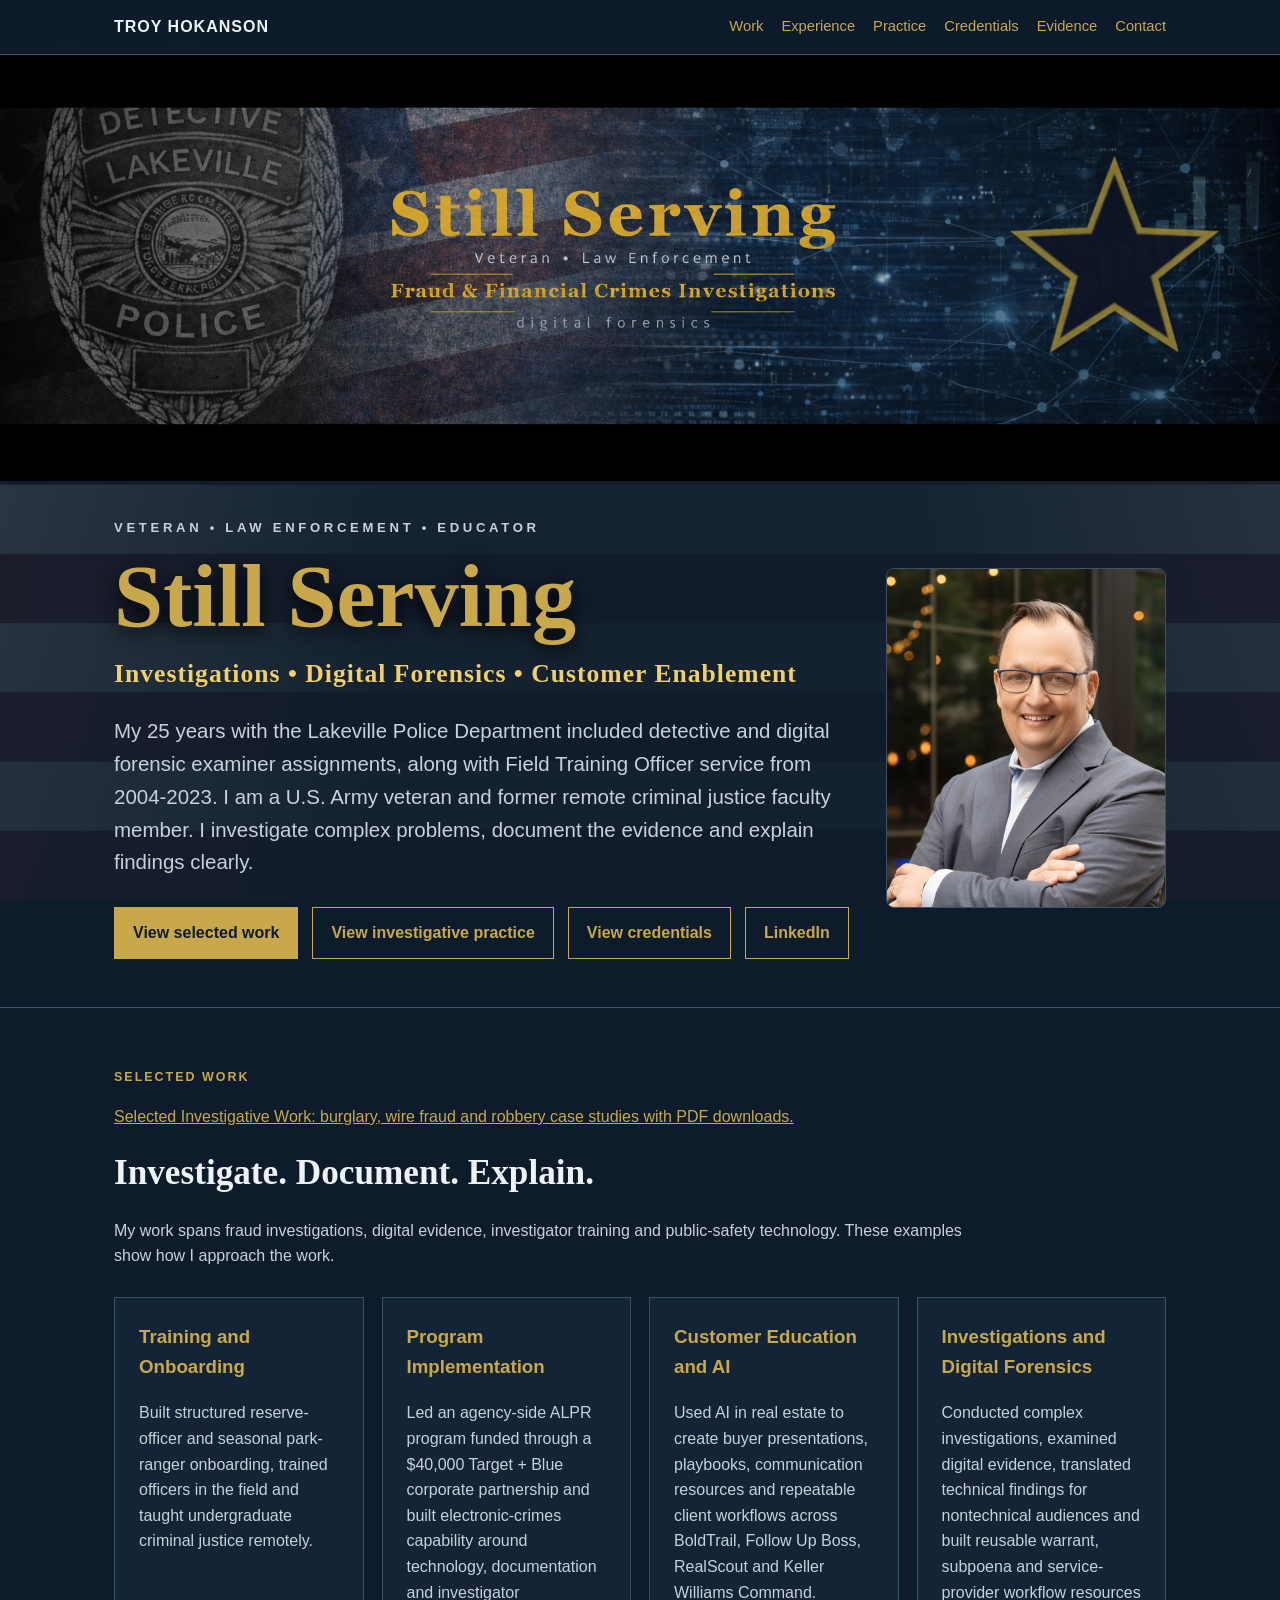
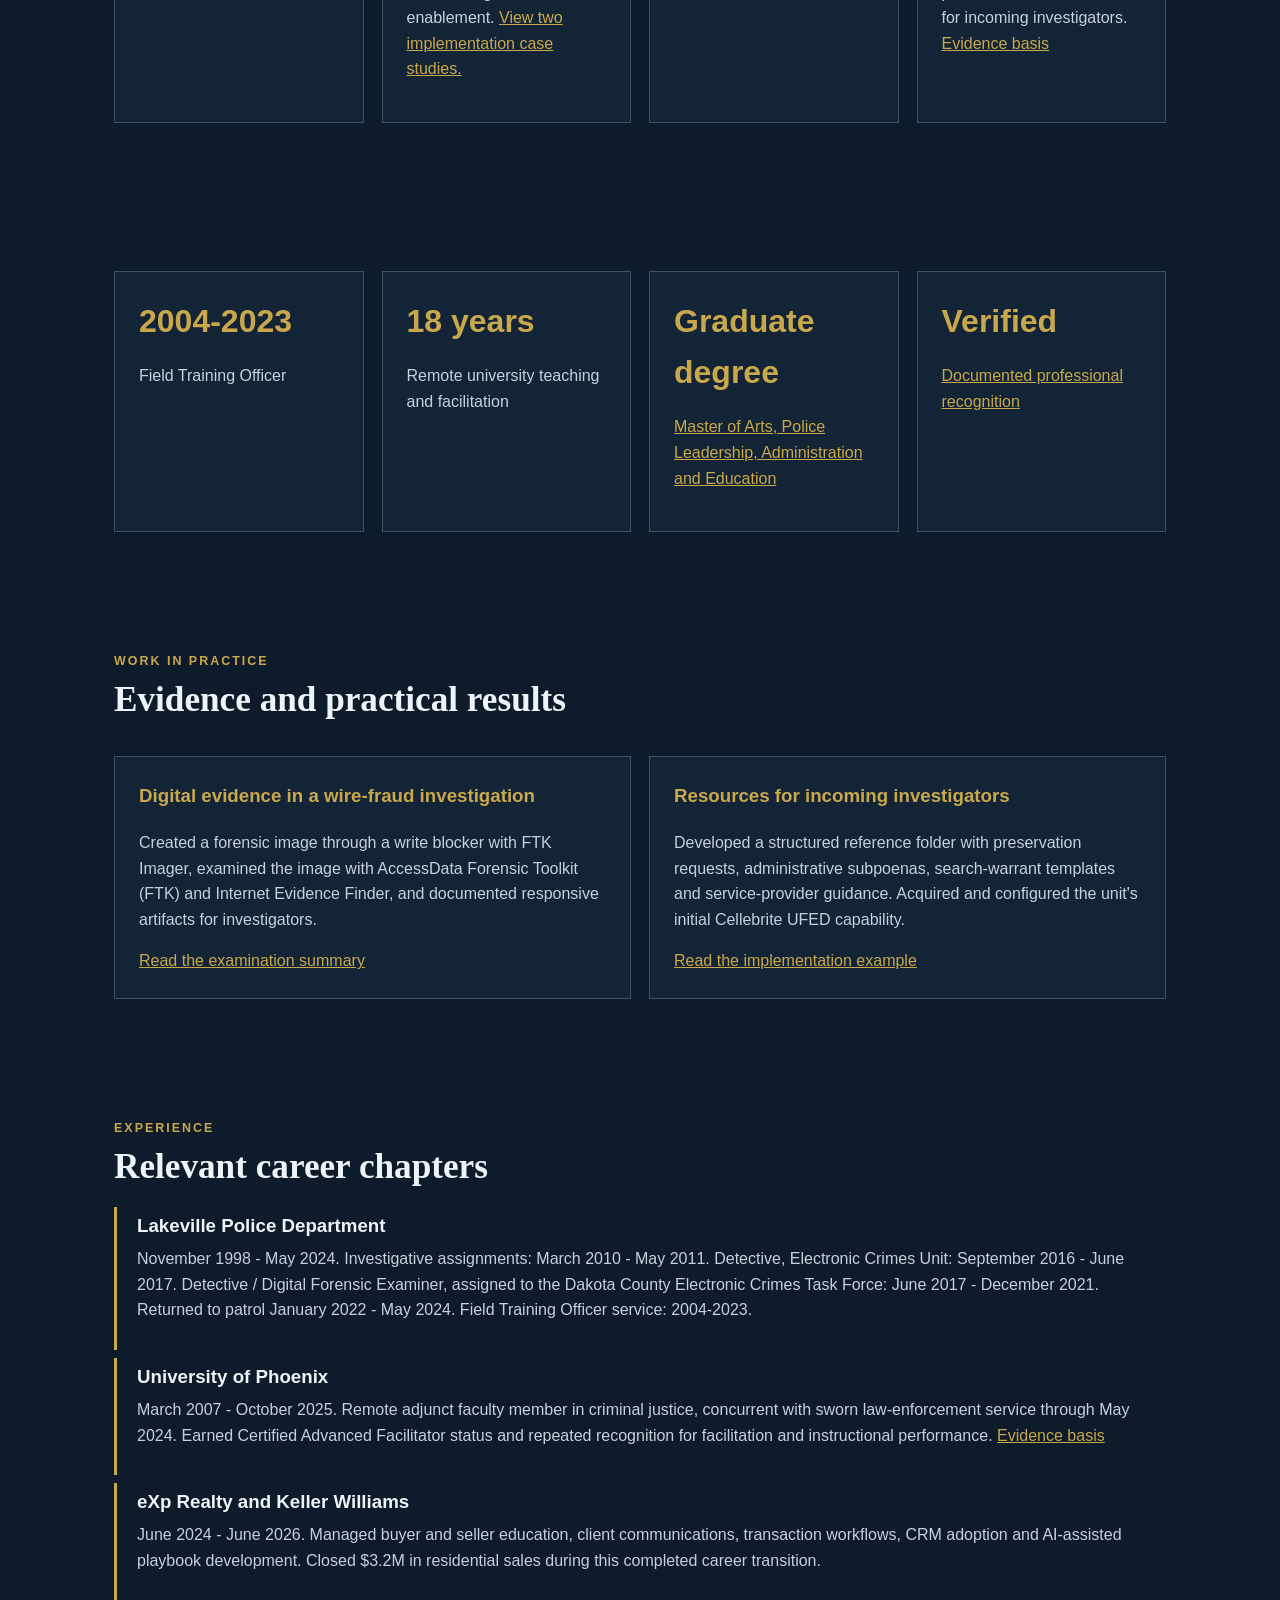
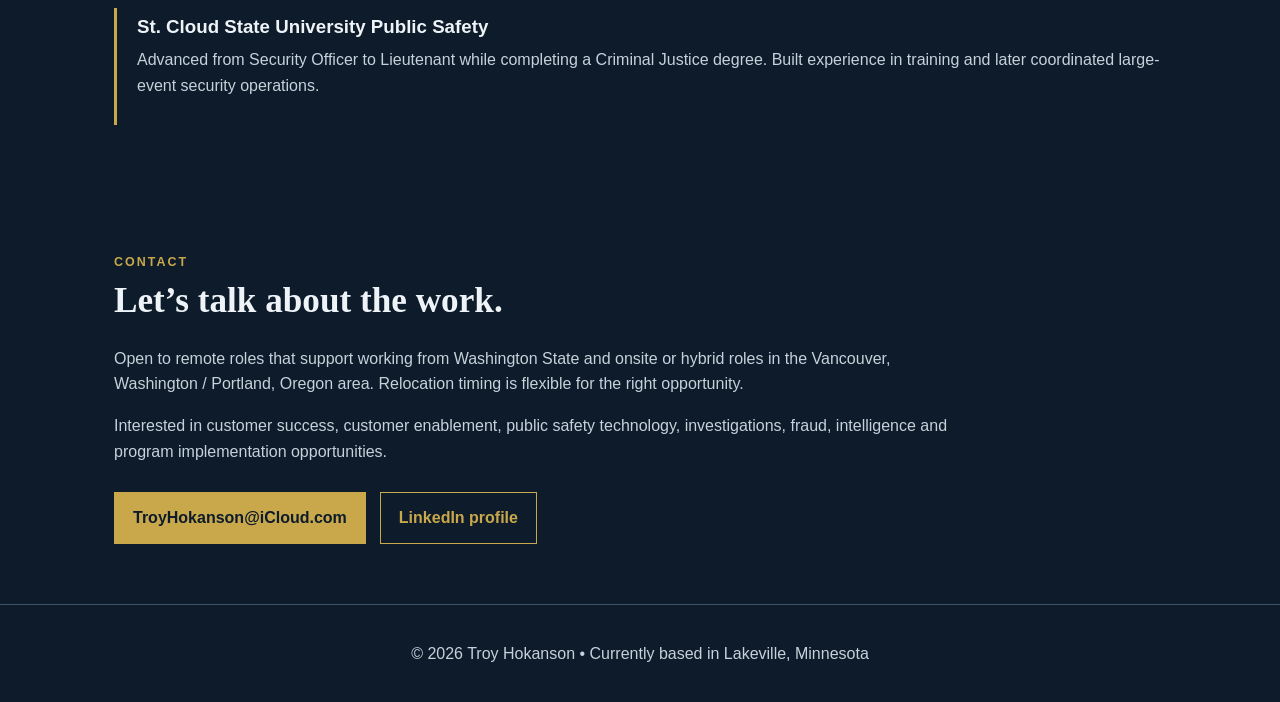
==== index.html @ 0d563646 "Publish three approved sanitized investigative case studies and PDF downloads" ====
<!doctype html>
<html lang="en">
<head>
  <meta charset="utf-8">
  <meta name="viewport" content="width=device-width, initial-scale=1">
  <title>Troy Hokanson | Investigations, Customer Enablement and Program Implementation</title>
  <meta name="description" content="Troy Hokanson is an investigative professional and U.S. Army veteran with 25 years of law-enforcement service, including detective and digital forensic examiner assignments. Open to Washington-based remote work and Vancouver / Portland opportunities.">
  <link rel="canonical" href="https://TroyHokanson.com/">
  <meta property="og:type" content="website">
  <meta property="og:title" content="Troy Hokanson | Investigative Professional">
  <meta property="og:description" content="Investigations, customer enablement, public safety technology and program implementation.">
  <meta property="og:url" content="https://TroyHokanson.com/">
  <style>
    :root { --navy:#0d1b2a; --gold:#c9a84c; --ink:#eef3f7; --muted:#c7d1da; --card:#132436; --line:#3a5368; }
    * { box-sizing:border-box; }
    html { scroll-behavior:smooth; }
    body { margin:0; background:var(--navy); color:var(--ink); font-family:Arial,Helvetica,sans-serif; line-height:1.6; }
    a { color:var(--gold); }
    a:focus-visible { outline:3px solid var(--gold); outline-offset:4px; }
    .skip-link { position:absolute; left:-9999px; top:0; padding:10px 14px; background:var(--gold); color:var(--navy); z-index:10; }
    .skip-link:focus { left:12px; top:12px; }
    nav { position:sticky; top:0; background:rgba(13,27,42,.96); border-bottom:1px solid var(--line); z-index:5; }
    nav div { max-width:1100px; margin:auto; padding:14px 24px; display:flex; justify-content:space-between; align-items:center; gap:20px; }
    .brand { font-weight:700; letter-spacing:1px; }
    .links { display:flex; flex-wrap:wrap; gap:18px; }
    .links a { text-decoration:none; font-size:.92rem; }
    .hero-wrap { border-bottom:1px solid var(--line); background:var(--navy); }
    .hero-banner { display:block; width:100%; max-width:100%; height:auto; object-fit:contain; }
    .hero { max-width:1100px; margin:auto; padding:36px 24px 48px; }
    .hero-content { max-width:100%; display:grid; grid-template-columns:minmax(0,1fr) 280px; gap:36px; align-items:center; }
    .portrait { width:280px; height:340px; overflow:hidden; border:1px solid var(--line); border-radius:8px; margin:0; }
    .portrait img { width:100%; height:100%; object-fit:cover; object-position:50% 36%; transform:scale(1.3); transform-origin:50% 35%; display:block; }
    @media (max-width:760px) { .hero-content { grid-template-columns:1fr; } .portrait { grid-row:1; width:220px; height:260px; } }
    .hero-kicker { color:var(--muted); font-weight:700; letter-spacing:.28em; text-transform:uppercase; font-size:.82rem; }
    .hero h1 { color:var(--gold); text-shadow:0 5px 20px #000; }
    .hero-focus { margin:0 0 18px; color:#f2cf68; font-family:Georgia,serif; font-size:clamp(1.15rem,2.5vw,1.6rem); font-weight:700; letter-spacing:.04em; }
    .eyebrow { color:var(--gold); font-weight:700; letter-spacing:2px; text-transform:uppercase; font-size:.78rem; }
    h1 { font-family:Georgia,serif; font-size:clamp(2.7rem,7vw,5.5rem); line-height:1.02; margin:14px 0 12px; }
    h2 { font-family:Georgia,serif; font-size:2.2rem; margin:0 0 12px; }
    .sub { font-size:clamp(1rem,2.2vw,1.28rem); color:var(--muted); max-width:810px; }
    .cta { display:flex; gap:14px; flex-wrap:wrap; margin-top:28px; }
    .btn { display:inline-block; padding:12px 18px; border:1px solid var(--gold); text-decoration:none; font-weight:700; }
    .btn.primary { background:var(--gold); color:var(--navy); }
    section { max-width:1100px; margin:auto; padding:60px 24px; }
    .lead { color:var(--muted); max-width:850px; }
    .grid { display:grid; grid-template-columns:repeat(auto-fit,minmax(245px,1fr)); gap:18px; margin-top:28px; }
    .card { background:var(--card); border:1px solid var(--line); padding:24px; }
    .card h3 { margin-top:0; color:var(--gold); }
    .card p { color:var(--muted); }
    .proof { font-size:2rem; font-weight:700; color:var(--gold); }
    .timeline article { border-left:3px solid var(--gold); padding:4px 0 22px 20px; margin-bottom:8px; }
    .timeline h3 { margin:0; }
    .timeline p { margin:5px 0; color:var(--muted); }
    footer { border-top:1px solid var(--line); padding:36px 24px; text-align:center; color:var(--muted); }
    @media (max-width:700px) { nav div { align-items:flex-start; flex-direction:column; } .links { gap:12px 18px; } .hero { padding:28px 24px 36px; } .hero-kicker { letter-spacing:.18em; } }
    @media (prefers-reduced-motion:reduce) { html { scroll-behavior:auto; } }
  </style>
  <link rel="stylesheet" href="assets/flag-theme.css?v=20260912">
</head>
<body>
  <a class="skip-link" href="#main">Skip to main content</a>
  <nav aria-label="Primary navigation">
    <div>
      <span class="brand">TROY HOKANSON</span>
      <span class="links">
        <a href="#work">Work</a>
        <a href="#experience">Experience</a>
        <a href="practice.html">Practice</a>
        <a href="credentials.html">Credentials</a>
        <a href="evidence.html">Evidence</a>
        <a href="#contact">Contact</a>
      </span>
    </div>
  </nav>
  <main id="main">
    <div class="hero-wrap">
      <img class="hero-banner" src="assets/still-serving-banner-20260912.png" width="2048" height="683" fetchpriority="high" alt="Still Serving — Veteran • Law Enforcement. Fraud &amp; Financial Crimes Investigations • Digital Forensics. Badge, American flag and gold-outlined star.">
      <header class="hero">
        <div class="hero-content">
          <div>
          <div class="hero-kicker">Veteran • Law Enforcement • Educator</div>
          <h1>Still Serving</h1>
          <p class="hero-focus">Investigations • Digital Forensics • Customer Enablement</p>
          <p class="sub">My 25 years with the Lakeville Police Department included detective and digital forensic examiner assignments, along with Field Training Officer service from 2004-2023. I am a U.S. Army veteran and former remote criminal justice faculty member. I investigate complex problems, document the evidence and explain findings clearly.</p>
          <div class="cta">
            <a class="btn primary" href="#work">View selected work</a>
            <a class="btn" href="practice.html">View investigative practice</a>
            <a class="btn" href="credentials.html">View credentials</a>
            <a class="btn" href="https://linkedin.com/in/troyhokanson">LinkedIn</a>
          </div>
          </div>
          <figure class="portrait"><img src="assets/troy-hokanson-portrait.jpg" width="573" height="900" alt="Troy Hokanson wearing a gray jacket and blue shirt"></figure>
        </div>
      </header>
    </div>
    <section id="work">
      <div class="eyebrow">Selected Work</div>
      <p><a href="evidence.html#selected-investigative-work">Selected Investigative Work: burglary, wire fraud and robbery case studies with PDF downloads.</a></p>
      <h2>Investigate. Document. Explain.</h2>
      <p class="lead">My work spans fraud investigations, digital evidence, investigator training and public-safety technology. These examples show how I approach the work.</p>
      <div class="grid">
        <article class="card"><h3>Training and Onboarding</h3><p>Built structured reserve-officer and seasonal park-ranger onboarding, trained officers in the field and taught undergraduate criminal justice remotely.</p></article>
        <article class="card"><h3>Program Implementation</h3><p>Led an agency-side ALPR program funded through a $40,000 Target + Blue corporate partnership and built electronic-crimes capability around technology, documentation and investigator enablement. <a href="evidence.html#implementation-case-studies">View two implementation case studies.</a></p></article>
        <article class="card"><h3>Customer Education and AI</h3><p>Used AI in real estate to create buyer presentations, playbooks, communication resources and repeatable client workflows across BoldTrail, Follow Up Boss, RealScout and Keller Williams Command.</p></article>
        <article class="card"><h3>Investigations and Digital Forensics</h3><p>Conducted complex investigations, examined digital evidence, translated technical findings for nontechnical audiences and built reusable warrant, subpoena and service-provider workflow resources for incoming investigators. <a href="evidence.html#PR-2020-DIGITAL-FORENSICS-RESOURCE">Evidence basis</a></p></article>
      </div>
    </section>
    <section aria-label="Career highlights">
      <div class="grid">
        <article class="card"><div class="proof">2004-2023</div><p>Field Training Officer</p></article>
        <article class="card"><div class="proof">18 years</div><p>Remote university teaching and facilitation</p></article>
        <article class="card"><div class="proof">Graduate degree</div><p><a href="credentials.html#education">Master of Arts, Police Leadership, Administration and Education</a></p></article>
        <article class="card"><div class="proof">Verified</div><p><a href="evidence.html#COMMENDATIONS-20PLUS">Documented professional recognition</a></p></article>
      </div>
    </section>
    <section id="featured-work">
      <div class="eyebrow">Work in Practice</div><h2>Evidence and practical results</h2>
      <div class="grid">
        <article class="card"><h3>Digital evidence in a wire-fraud investigation</h3><p>Created a forensic image through a write blocker with FTK Imager, examined the image with AccessData Forensic Toolkit (FTK) and Internet Evidence Finder, and documented responsive artifacts for investigators.</p><a href="evidence.html#CASE-BEC-360K">Read the examination summary</a></article>
        <article class="card"><h3>Resources for incoming investigators</h3><p>Developed a structured reference folder with preservation requests, administrative subpoenas, search-warrant templates and service-provider guidance. Acquired and configured the unit's initial Cellebrite UFED capability.</p><a href="evidence.html#IMPL-2016-ECU-CAPABILITY-BUILD">Read the implementation example</a></article>
      </div>
    </section>
    <section id="experience">
      <div class="eyebrow">Experience</div>
      <h2>Relevant career chapters</h2>
      <div class="timeline">
        <article><h3>Lakeville Police Department</h3><p>November 1998 - May 2024. Investigative assignments: March 2010 - May 2011. Detective, Electronic Crimes Unit: September 2016 - June 2017. Detective / Digital Forensic Examiner, assigned to the Dakota County Electronic Crimes Task Force: June 2017 - December 2021. Returned to patrol January 2022 - May 2024. Field Training Officer service: 2004-2023.</p></article>
        <article><h3>University of Phoenix</h3><p>March 2007 - October 2025. Remote adjunct faculty member in criminal justice, concurrent with sworn law-enforcement service through May 2024. Earned Certified Advanced Facilitator status and repeated recognition for facilitation and instructional performance. <a href="evidence.html#AWARD-PHOENIX500">Evidence basis</a></p></article>
        <article><h3>eXp Realty and Keller Williams</h3><p>June 2024 - June 2026. Managed buyer and seller education, client communications, transaction workflows, CRM adoption and AI-assisted playbook development. Closed $3.2M in residential sales during this completed career transition.</p></article>
        <article><h3>St. Cloud State University Public Safety</h3><p>Advanced from Security Officer to Lieutenant while completing a Criminal Justice degree. Built experience in training and later coordinated large-event security operations.</p></article>
      </div>
    </section>
    <section id="contact">
      <div class="eyebrow">Contact</div>
      <h2>Let’s talk about the work.</h2>
      <p class="lead">Open to remote roles that support working from Washington State and onsite or hybrid roles in the Vancouver, Washington / Portland, Oregon area. Relocation timing is flexible for the right opportunity.</p>
      <p class="lead">Interested in customer success, customer enablement, public safety technology, investigations, fraud, intelligence and program implementation opportunities.</p>
      <div class="cta">
        <a class="btn primary" href="mailto:TroyHokanson@iCloud.com">TroyHokanson@iCloud.com</a>
        <a class="btn" href="https://linkedin.com/in/troyhokanson">LinkedIn profile</a>
      </div>
    </section>
  </main>
  <footer>© 2026 Troy Hokanson • Currently based in Lakeville, Minnesota</footer>
</body>
</html>
---- assets/flag-theme.css ----
/* A subdued flag behind the content; cards keep their opaque surfaces. */
body { isolation:isolate; }
body::before {
  content:"";
  position:fixed;
  inset:0;
  z-index:-1;
  pointer-events:none;
  background-image:
    linear-gradient(90deg,rgba(13,27,42,.82),rgba(13,27,42,.95) 30%,rgba(13,27,42,.95) 70%,rgba(13,27,42,.84)),
    linear-gradient(180deg,rgba(13,27,42,.1),rgba(13,27,42,.5)),
    url("flag-background.svg");
  background-size:cover;
  background-position:center;
  background-repeat:no-repeat;
}
.hero-wrap { background:transparent; }
@media (max-width:700px) {
  body::before { opacity:.55; background-position:left center; }
}
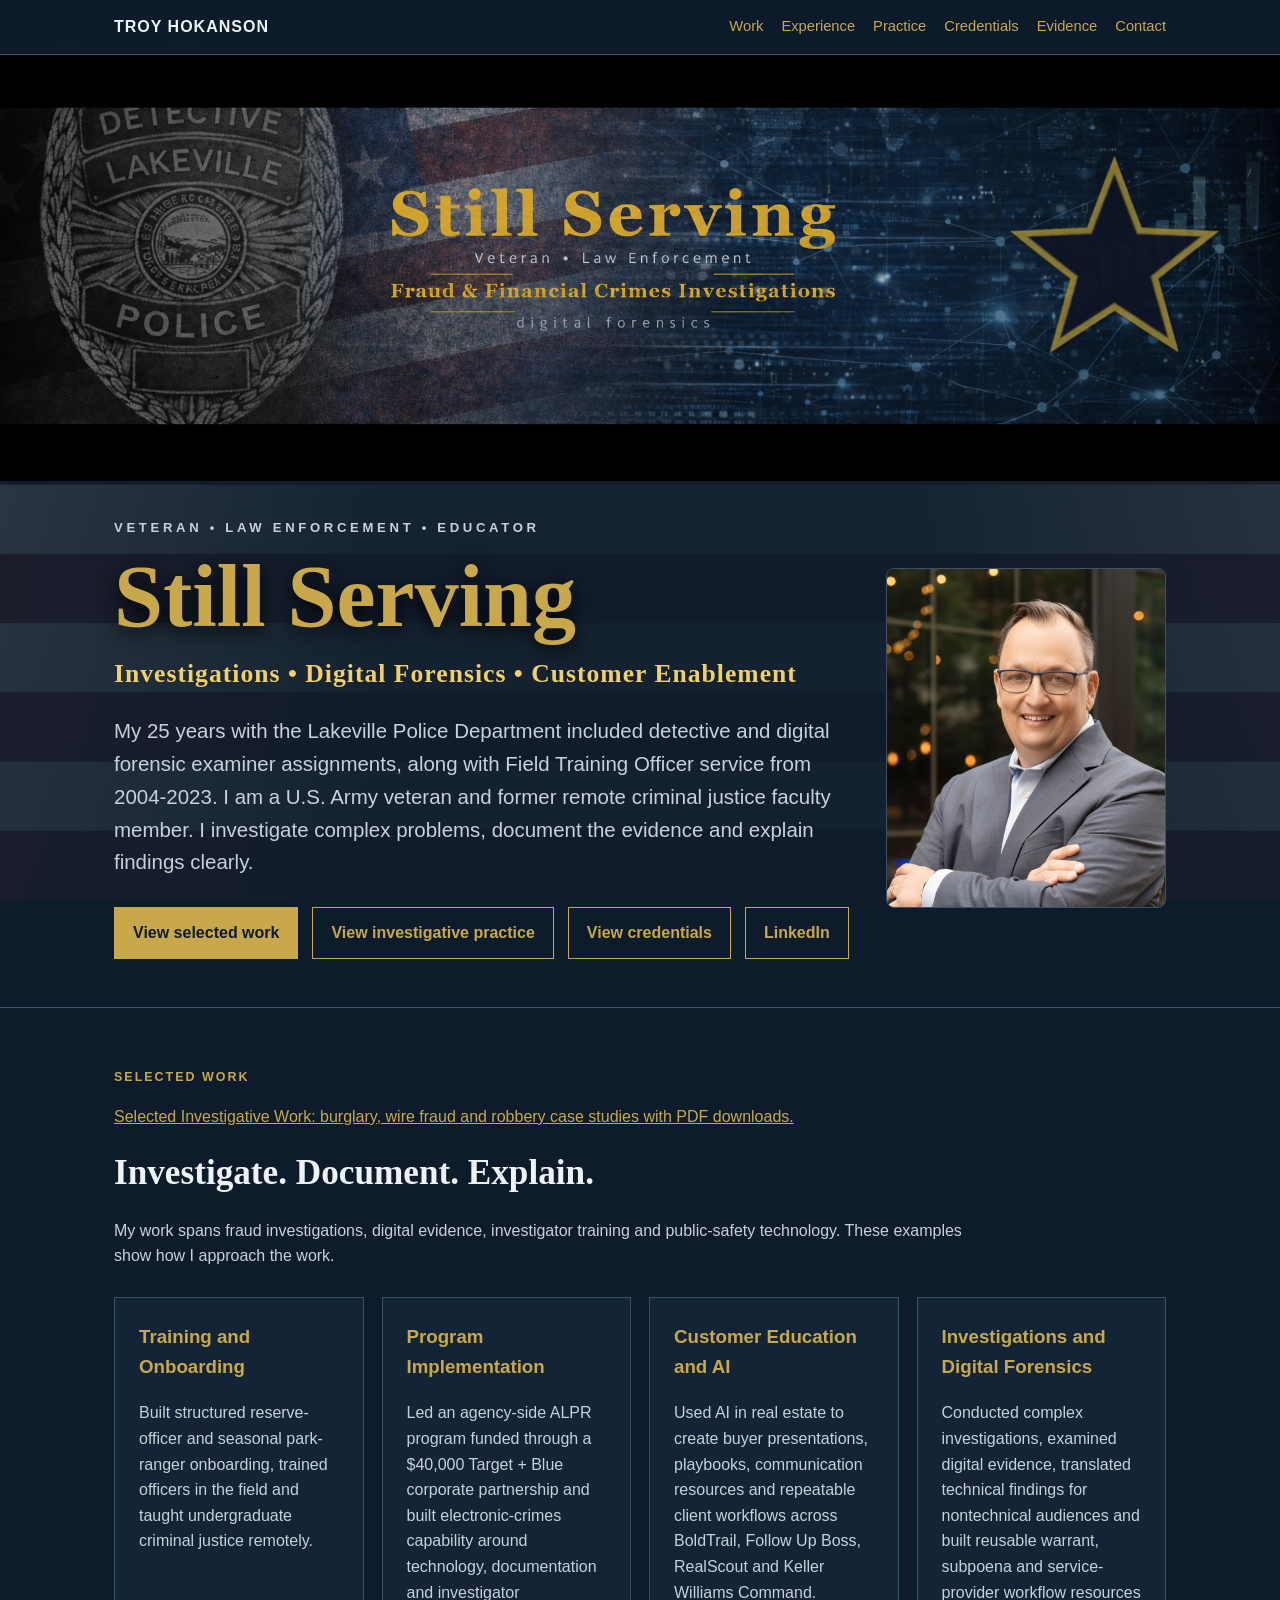
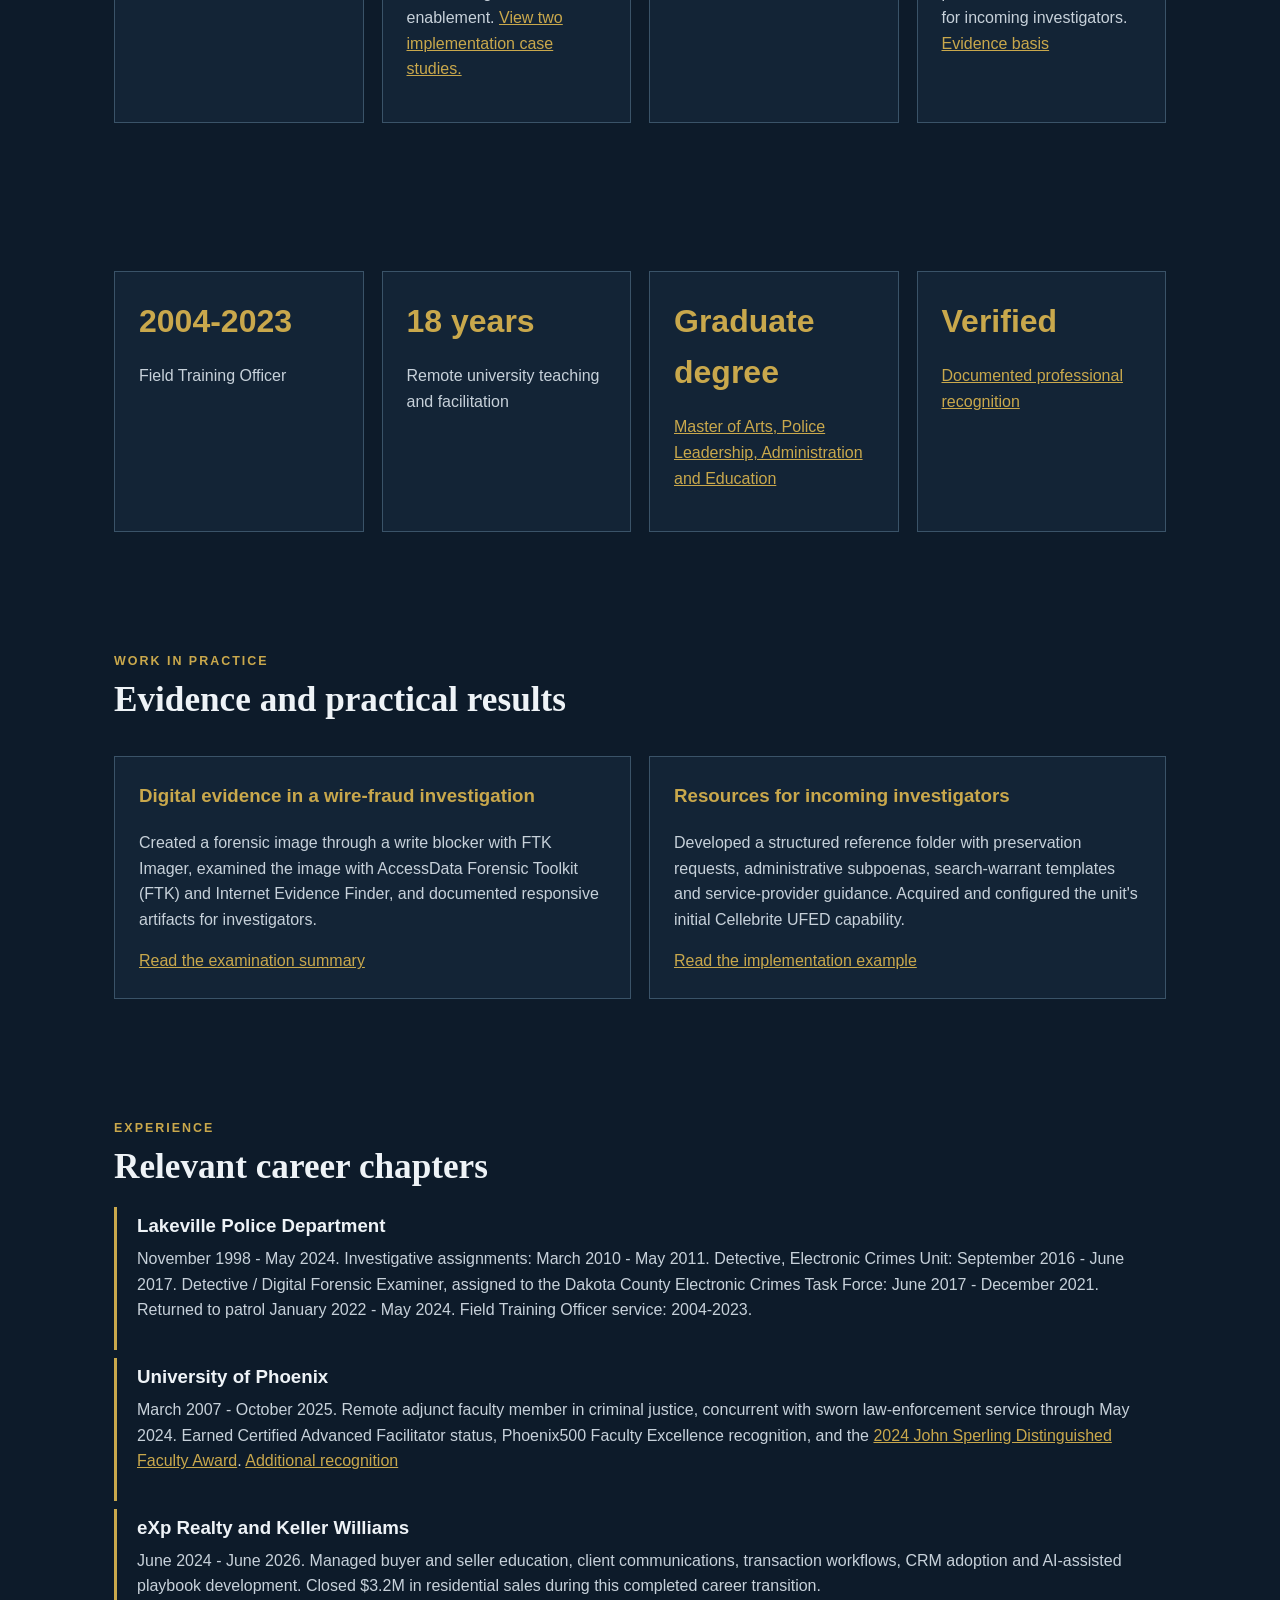
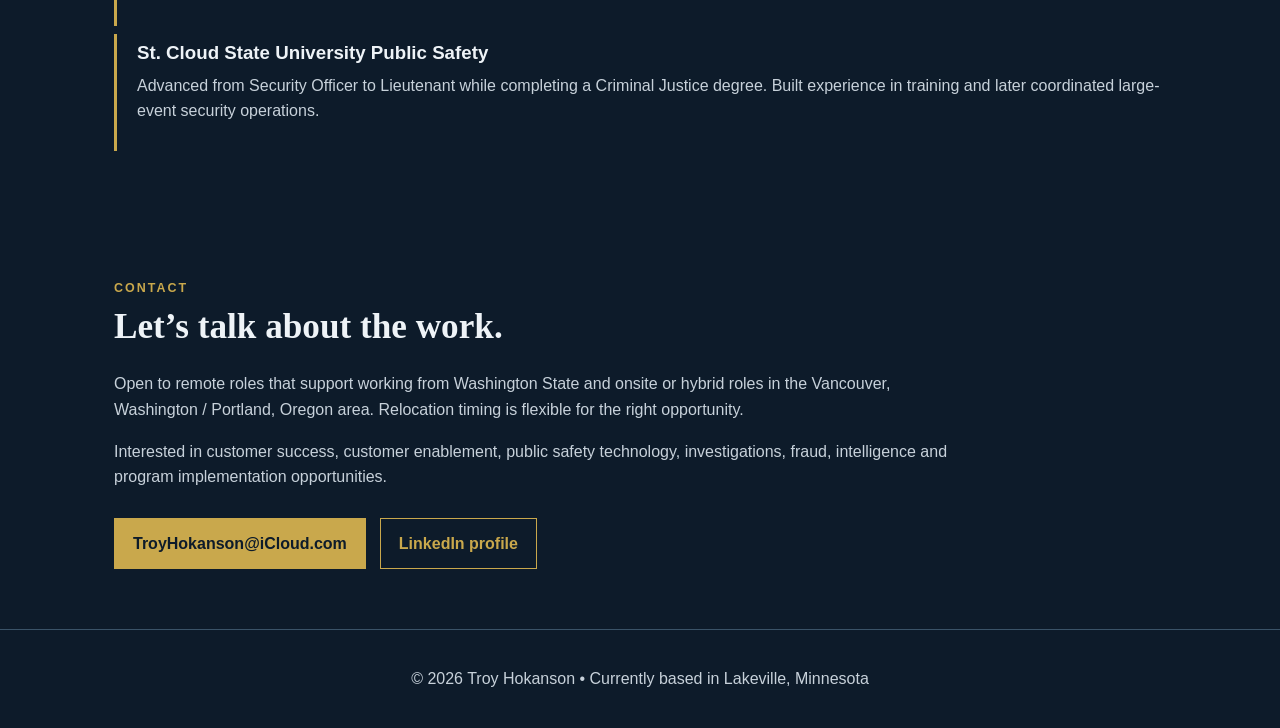
==== commit 73fe7932: "Add verified 2024 John Sperling Distinguished Faculty Award" ====
--- a/index.html
+++ b/index.html
@@ -125,7 +125,7 @@
       <h2>Relevant career chapters</h2>
       <div class="timeline">
         <article><h3>Lakeville Police Department</h3><p>November 1998 - May 2024. Investigative assignments: March 2010 - May 2011. Detective, Electronic Crimes Unit: September 2016 - June 2017. Detective / Digital Forensic Examiner, assigned to the Dakota County Electronic Crimes Task Force: June 2017 - December 2021. Returned to patrol January 2022 - May 2024. Field Training Officer service: 2004-2023.</p></article>
-        <article><h3>University of Phoenix</h3><p>March 2007 - October 2025. Remote adjunct faculty member in criminal justice, concurrent with sworn law-enforcement service through May 2024. Earned Certified Advanced Facilitator status and repeated recognition for facilitation and instructional performance. <a href="evidence.html#AWARD-PHOENIX500">Evidence basis</a></p></article>
+        <article><h3>University of Phoenix</h3><p>March 2007 - October 2025. Remote adjunct faculty member in criminal justice, concurrent with sworn law-enforcement service through May 2024. Earned Certified Advanced Facilitator status, Phoenix500 Faculty Excellence recognition, and the <a href="evidence.html#AWARD-SPERLING-2024">2024 John Sperling Distinguished Faculty Award</a>. <a href="evidence.html#AWARD-PHOENIX500">Additional recognition</a></p></article>
         <article><h3>eXp Realty and Keller Williams</h3><p>June 2024 - June 2026. Managed buyer and seller education, client communications, transaction workflows, CRM adoption and AI-assisted playbook development. Closed $3.2M in residential sales during this completed career transition.</p></article>
         <article><h3>St. Cloud State University Public Safety</h3><p>Advanced from Security Officer to Lieutenant while completing a Criminal Justice degree. Built experience in training and later coordinated large-event security operations.</p></article>
       </div>
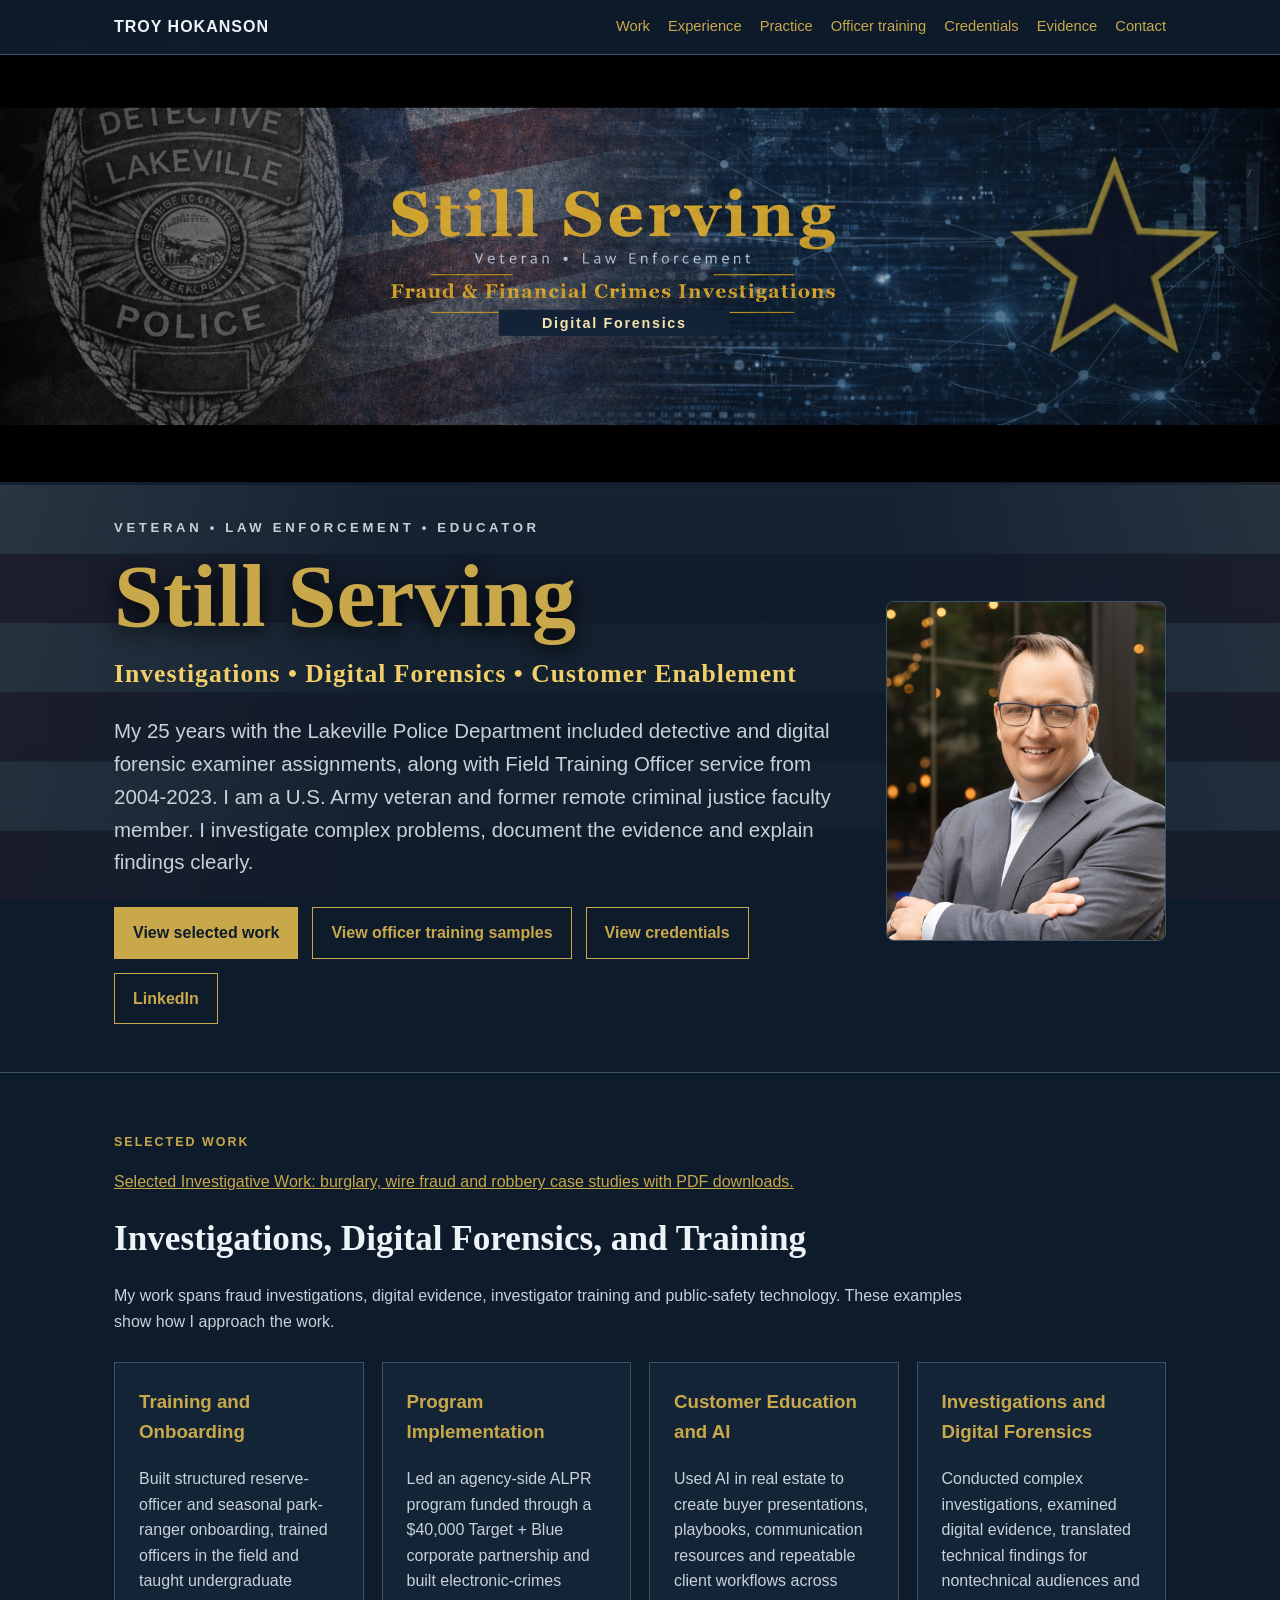
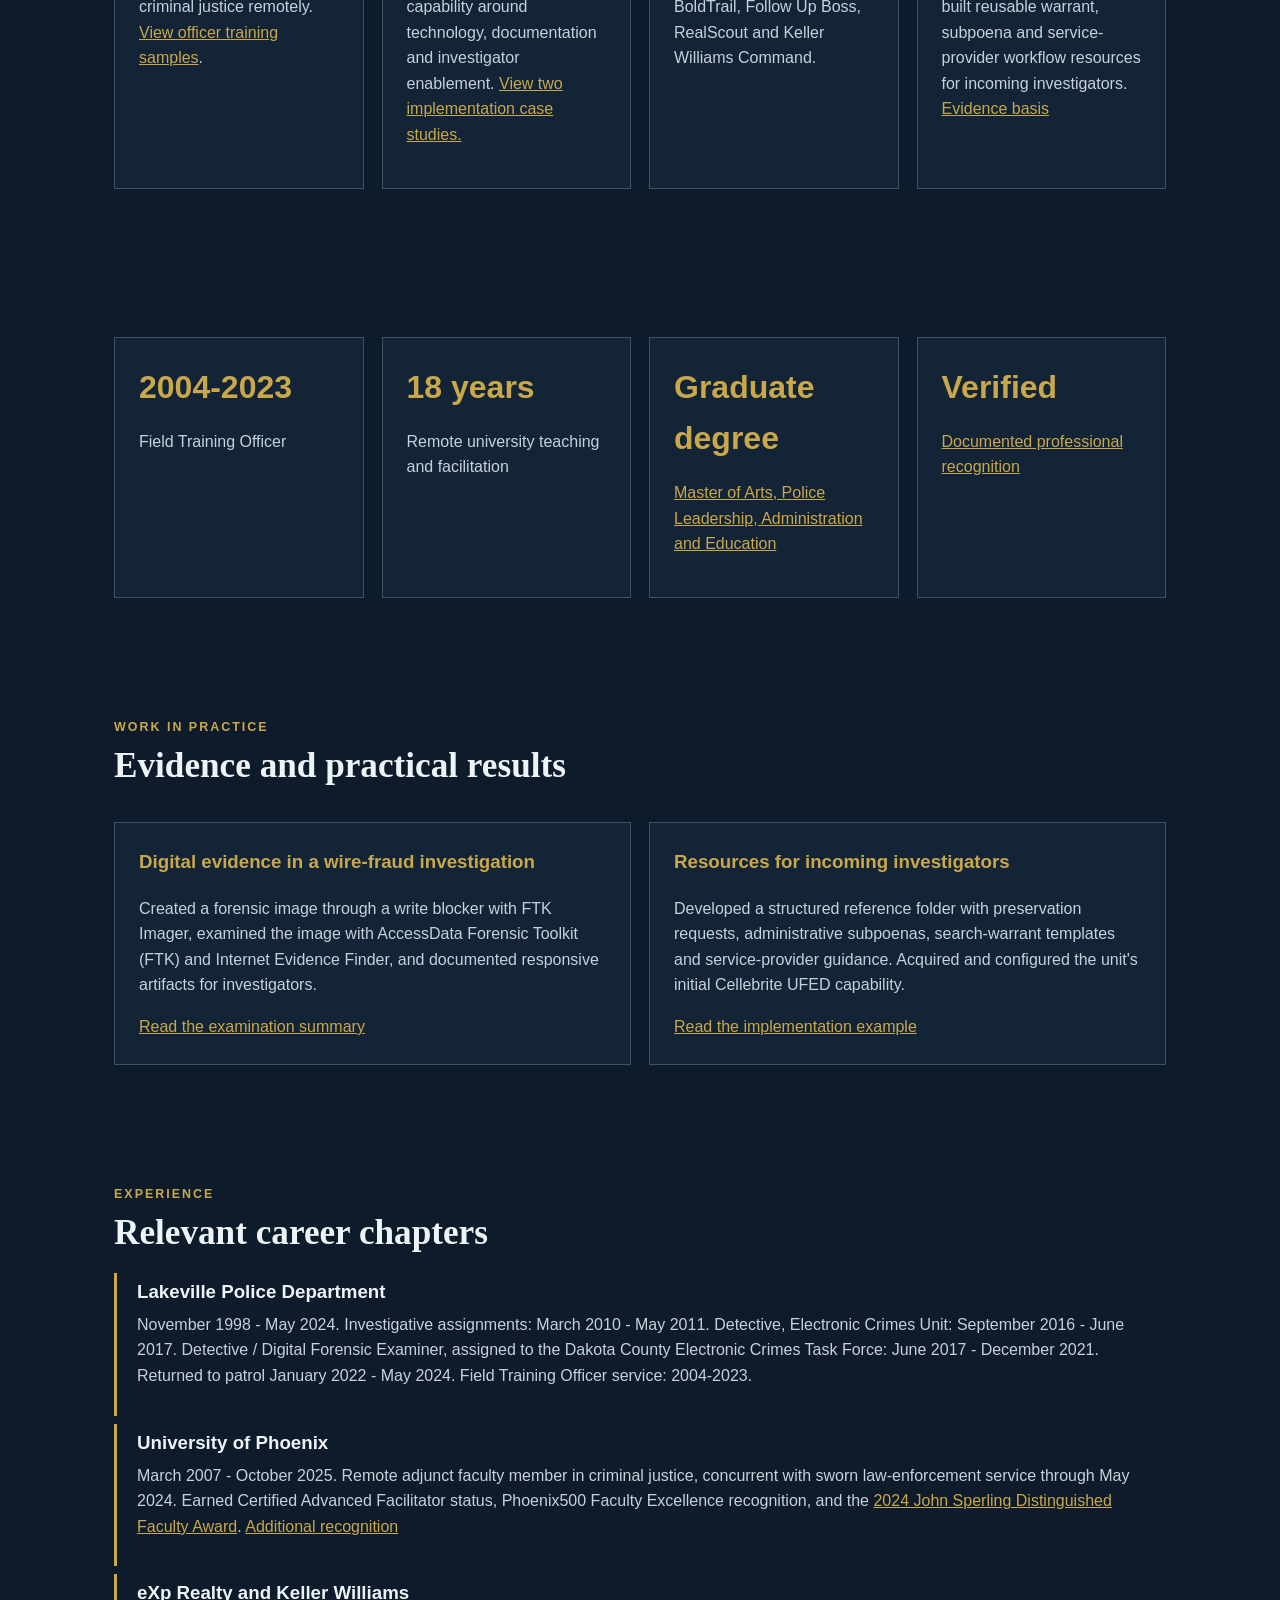
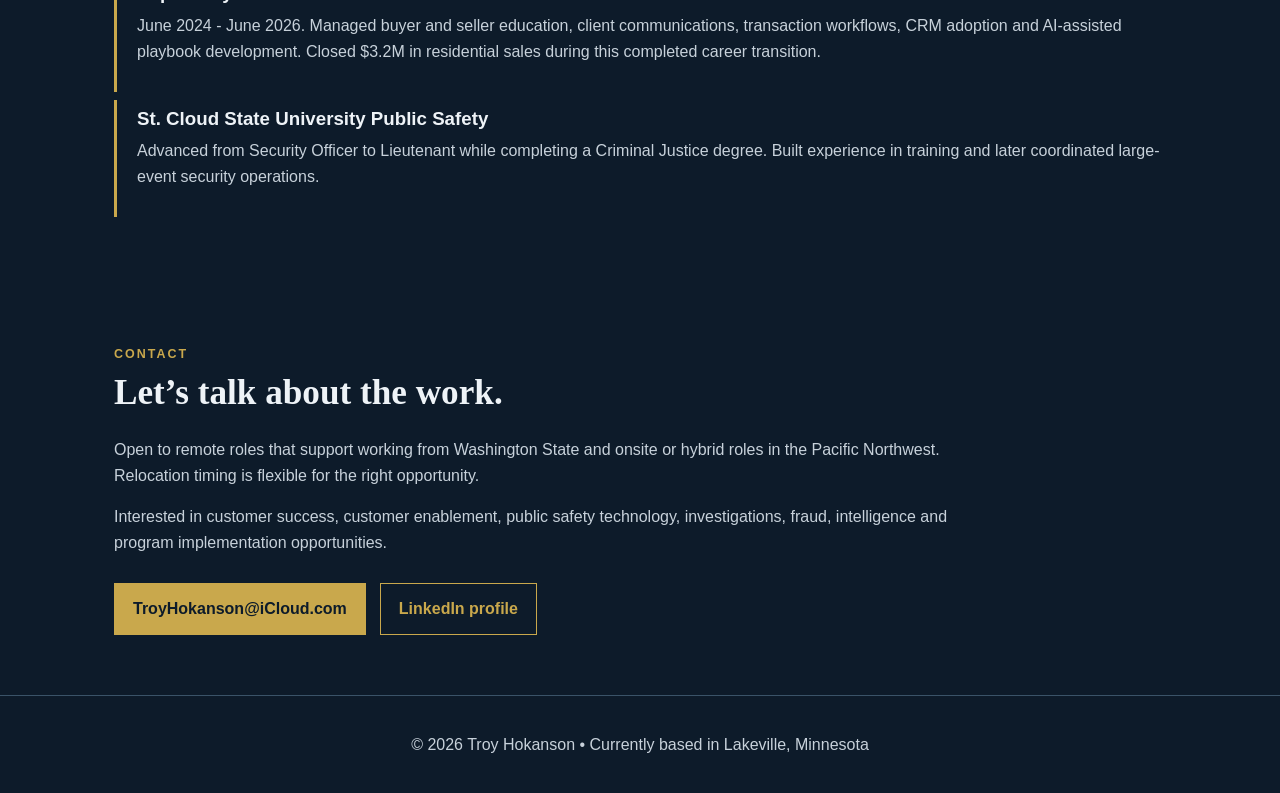
==== commit 55326b83: "Refresh portfolio with officer training and digital forensics examples" ====
--- a/index.html
+++ b/index.html
@@ -1,146 +1,149 @@
-<!doctype html>
-<html lang="en">
-<head>
-  <meta charset="utf-8">
-  <meta name="viewport" content="width=device-width, initial-scale=1">
-  <title>Troy Hokanson | Investigations, Customer Enablement and Program Implementation</title>
-  <meta name="description" content="Troy Hokanson is an investigative professional and U.S. Army veteran with 25 years of law-enforcement service, including detective and digital forensic examiner assignments. Open to Washington-based remote work and Vancouver / Portland opportunities.">
-  <link rel="canonical" href="https://TroyHokanson.com/">
-  <meta property="og:type" content="website">
-  <meta property="og:title" content="Troy Hokanson | Investigative Professional">
-  <meta property="og:description" content="Investigations, customer enablement, public safety technology and program implementation.">
-  <meta property="og:url" content="https://TroyHokanson.com/">
-  <style>
-    :root { --navy:#0d1b2a; --gold:#c9a84c; --ink:#eef3f7; --muted:#c7d1da; --card:#132436; --line:#3a5368; }
-    * { box-sizing:border-box; }
-    html { scroll-behavior:smooth; }
-    body { margin:0; background:var(--navy); color:var(--ink); font-family:Arial,Helvetica,sans-serif; line-height:1.6; }
-    a { color:var(--gold); }
-    a:focus-visible { outline:3px solid var(--gold); outline-offset:4px; }
-    .skip-link { position:absolute; left:-9999px; top:0; padding:10px 14px; background:var(--gold); color:var(--navy); z-index:10; }
-    .skip-link:focus { left:12px; top:12px; }
-    nav { position:sticky; top:0; background:rgba(13,27,42,.96); border-bottom:1px solid var(--line); z-index:5; }
-    nav div { max-width:1100px; margin:auto; padding:14px 24px; display:flex; justify-content:space-between; align-items:center; gap:20px; }
-    .brand { font-weight:700; letter-spacing:1px; }
-    .links { display:flex; flex-wrap:wrap; gap:18px; }
-    .links a { text-decoration:none; font-size:.92rem; }
-    .hero-wrap { border-bottom:1px solid var(--line); background:var(--navy); }
-    .hero-banner { display:block; width:100%; max-width:100%; height:auto; object-fit:contain; }
-    .hero { max-width:1100px; margin:auto; padding:36px 24px 48px; }
-    .hero-content { max-width:100%; display:grid; grid-template-columns:minmax(0,1fr) 280px; gap:36px; align-items:center; }
-    .portrait { width:280px; height:340px; overflow:hidden; border:1px solid var(--line); border-radius:8px; margin:0; }
-    .portrait img { width:100%; height:100%; object-fit:cover; object-position:50% 36%; transform:scale(1.3); transform-origin:50% 35%; display:block; }
-    @media (max-width:760px) { .hero-content { grid-template-columns:1fr; } .portrait { grid-row:1; width:220px; height:260px; } }
-    .hero-kicker { color:var(--muted); font-weight:700; letter-spacing:.28em; text-transform:uppercase; font-size:.82rem; }
-    .hero h1 { color:var(--gold); text-shadow:0 5px 20px #000; }
-    .hero-focus { margin:0 0 18px; color:#f2cf68; font-family:Georgia,serif; font-size:clamp(1.15rem,2.5vw,1.6rem); font-weight:700; letter-spacing:.04em; }
-    .eyebrow { color:var(--gold); font-weight:700; letter-spacing:2px; text-transform:uppercase; font-size:.78rem; }
-    h1 { font-family:Georgia,serif; font-size:clamp(2.7rem,7vw,5.5rem); line-height:1.02; margin:14px 0 12px; }
-    h2 { font-family:Georgia,serif; font-size:2.2rem; margin:0 0 12px; }
-    .sub { font-size:clamp(1rem,2.2vw,1.28rem); color:var(--muted); max-width:810px; }
-    .cta { display:flex; gap:14px; flex-wrap:wrap; margin-top:28px; }
-    .btn { display:inline-block; padding:12px 18px; border:1px solid var(--gold); text-decoration:none; font-weight:700; }
-    .btn.primary { background:var(--gold); color:var(--navy); }
-    section { max-width:1100px; margin:auto; padding:60px 24px; }
-    .lead { color:var(--muted); max-width:850px; }
-    .grid { display:grid; grid-template-columns:repeat(auto-fit,minmax(245px,1fr)); gap:18px; margin-top:28px; }
-    .card { background:var(--card); border:1px solid var(--line); padding:24px; }
-    .card h3 { margin-top:0; color:var(--gold); }
-    .card p { color:var(--muted); }
-    .proof { font-size:2rem; font-weight:700; color:var(--gold); }
-    .timeline article { border-left:3px solid var(--gold); padding:4px 0 22px 20px; margin-bottom:8px; }
-    .timeline h3 { margin:0; }
-    .timeline p { margin:5px 0; color:var(--muted); }
-    footer { border-top:1px solid var(--line); padding:36px 24px; text-align:center; color:var(--muted); }
-    @media (max-width:700px) { nav div { align-items:flex-start; flex-direction:column; } .links { gap:12px 18px; } .hero { padding:28px 24px 36px; } .hero-kicker { letter-spacing:.18em; } }
-    @media (prefers-reduced-motion:reduce) { html { scroll-behavior:auto; } }
-  </style>
-  <link rel="stylesheet" href="assets/flag-theme.css?v=20260912">
-</head>
-<body>
-  <a class="skip-link" href="#main">Skip to main content</a>
-  <nav aria-label="Primary navigation">
-    <div>
-      <span class="brand">TROY HOKANSON</span>
-      <span class="links">
-        <a href="#work">Work</a>
-        <a href="#experience">Experience</a>
-        <a href="practice.html">Practice</a>
-        <a href="credentials.html">Credentials</a>
-        <a href="evidence.html">Evidence</a>
-        <a href="#contact">Contact</a>
-      </span>
-    </div>
-  </nav>
-  <main id="main">
-    <div class="hero-wrap">
-      <img class="hero-banner" src="assets/still-serving-banner-20260912.png" width="2048" height="683" fetchpriority="high" alt="Still Serving — Veteran • Law Enforcement. Fraud &amp; Financial Crimes Investigations • Digital Forensics. Badge, American flag and gold-outlined star.">
-      <header class="hero">
-        <div class="hero-content">
-          <div>
-          <div class="hero-kicker">Veteran • Law Enforcement • Educator</div>
-          <h1>Still Serving</h1>
-          <p class="hero-focus">Investigations • Digital Forensics • Customer Enablement</p>
-          <p class="sub">My 25 years with the Lakeville Police Department included detective and digital forensic examiner assignments, along with Field Training Officer service from 2004-2023. I am a U.S. Army veteran and former remote criminal justice faculty member. I investigate complex problems, document the evidence and explain findings clearly.</p>
-          <div class="cta">
-            <a class="btn primary" href="#work">View selected work</a>
-            <a class="btn" href="practice.html">View investigative practice</a>
-            <a class="btn" href="credentials.html">View credentials</a>
-            <a class="btn" href="https://linkedin.com/in/troyhokanson">LinkedIn</a>
-          </div>
-          </div>
-          <figure class="portrait"><img src="assets/troy-hokanson-portrait.jpg" width="573" height="900" alt="Troy Hokanson wearing a gray jacket and blue shirt"></figure>
-        </div>
-      </header>
-    </div>
-    <section id="work">
-      <div class="eyebrow">Selected Work</div>
-      <p><a href="evidence.html#selected-investigative-work">Selected Investigative Work: burglary, wire fraud and robbery case studies with PDF downloads.</a></p>
-      <h2>Investigate. Document. Explain.</h2>
-      <p class="lead">My work spans fraud investigations, digital evidence, investigator training and public-safety technology. These examples show how I approach the work.</p>
-      <div class="grid">
-        <article class="card"><h3>Training and Onboarding</h3><p>Built structured reserve-officer and seasonal park-ranger onboarding, trained officers in the field and taught undergraduate criminal justice remotely.</p></article>
-        <article class="card"><h3>Program Implementation</h3><p>Led an agency-side ALPR program funded through a $40,000 Target + Blue corporate partnership and built electronic-crimes capability around technology, documentation and investigator enablement. <a href="evidence.html#implementation-case-studies">View two implementation case studies.</a></p></article>
-        <article class="card"><h3>Customer Education and AI</h3><p>Used AI in real estate to create buyer presentations, playbooks, communication resources and repeatable client workflows across BoldTrail, Follow Up Boss, RealScout and Keller Williams Command.</p></article>
-        <article class="card"><h3>Investigations and Digital Forensics</h3><p>Conducted complex investigations, examined digital evidence, translated technical findings for nontechnical audiences and built reusable warrant, subpoena and service-provider workflow resources for incoming investigators. <a href="evidence.html#PR-2020-DIGITAL-FORENSICS-RESOURCE">Evidence basis</a></p></article>
-      </div>
-    </section>
-    <section aria-label="Career highlights">
-      <div class="grid">
-        <article class="card"><div class="proof">2004-2023</div><p>Field Training Officer</p></article>
-        <article class="card"><div class="proof">18 years</div><p>Remote university teaching and facilitation</p></article>
-        <article class="card"><div class="proof">Graduate degree</div><p><a href="credentials.html#education">Master of Arts, Police Leadership, Administration and Education</a></p></article>
-        <article class="card"><div class="proof">Verified</div><p><a href="evidence.html#COMMENDATIONS-20PLUS">Documented professional recognition</a></p></article>
-      </div>
-    </section>
-    <section id="featured-work">
-      <div class="eyebrow">Work in Practice</div><h2>Evidence and practical results</h2>
-      <div class="grid">
-        <article class="card"><h3>Digital evidence in a wire-fraud investigation</h3><p>Created a forensic image through a write blocker with FTK Imager, examined the image with AccessData Forensic Toolkit (FTK) and Internet Evidence Finder, and documented responsive artifacts for investigators.</p><a href="evidence.html#CASE-BEC-360K">Read the examination summary</a></article>
-        <article class="card"><h3>Resources for incoming investigators</h3><p>Developed a structured reference folder with preservation requests, administrative subpoenas, search-warrant templates and service-provider guidance. Acquired and configured the unit's initial Cellebrite UFED capability.</p><a href="evidence.html#IMPL-2016-ECU-CAPABILITY-BUILD">Read the implementation example</a></article>
-      </div>
-    </section>
-    <section id="experience">
-      <div class="eyebrow">Experience</div>
-      <h2>Relevant career chapters</h2>
-      <div class="timeline">
-        <article><h3>Lakeville Police Department</h3><p>November 1998 - May 2024. Investigative assignments: March 2010 - May 2011. Detective, Electronic Crimes Unit: September 2016 - June 2017. Detective / Digital Forensic Examiner, assigned to the Dakota County Electronic Crimes Task Force: June 2017 - December 2021. Returned to patrol January 2022 - May 2024. Field Training Officer service: 2004-2023.</p></article>
-        <article><h3>University of Phoenix</h3><p>March 2007 - October 2025. Remote adjunct faculty member in criminal justice, concurrent with sworn law-enforcement service through May 2024. Earned Certified Advanced Facilitator status, Phoenix500 Faculty Excellence recognition, and the <a href="evidence.html#AWARD-SPERLING-2024">2024 John Sperling Distinguished Faculty Award</a>. <a href="evidence.html#AWARD-PHOENIX500">Additional recognition</a></p></article>
-        <article><h3>eXp Realty and Keller Williams</h3><p>June 2024 - June 2026. Managed buyer and seller education, client communications, transaction workflows, CRM adoption and AI-assisted playbook development. Closed $3.2M in residential sales during this completed career transition.</p></article>
-        <article><h3>St. Cloud State University Public Safety</h3><p>Advanced from Security Officer to Lieutenant while completing a Criminal Justice degree. Built experience in training and later coordinated large-event security operations.</p></article>
-      </div>
-    </section>
-    <section id="contact">
-      <div class="eyebrow">Contact</div>
-      <h2>Let’s talk about the work.</h2>
-      <p class="lead">Open to remote roles that support working from Washington State and onsite or hybrid roles in the Vancouver, Washington / Portland, Oregon area. Relocation timing is flexible for the right opportunity.</p>
-      <p class="lead">Interested in customer success, customer enablement, public safety technology, investigations, fraud, intelligence and program implementation opportunities.</p>
-      <div class="cta">
-        <a class="btn primary" href="mailto:TroyHokanson@iCloud.com">TroyHokanson@iCloud.com</a>
-        <a class="btn" href="https://linkedin.com/in/troyhokanson">LinkedIn profile</a>
-      </div>
-    </section>
-  </main>
-  <footer>© 2026 Troy Hokanson • Currently based in Lakeville, Minnesota</footer>
-</body>
-</html>
+<!doctype html>
+<html lang="en">
+<head>
+  <meta charset="utf-8">
+  <meta name="viewport" content="width=device-width, initial-scale=1">
+  <title>Troy Hokanson | Investigations, Customer Enablement and Program Implementation</title>
+  <meta name="description" content="Troy Hokanson is an investigative professional and U.S. Army veteran with 25 years of law-enforcement service, including detective and digital forensic examiner assignments. Open to Washington-based remote work and onsite or hybrid roles in the Pacific Northwest.">
+  <link rel="canonical" href="https://TroyHokanson.com/">
+  <meta property="og:type" content="website">
+  <meta property="og:title" content="Troy Hokanson | Investigative Professional">
+  <meta property="og:description" content="Investigations, customer enablement, public safety technology and program implementation.">
+  <meta property="og:url" content="https://TroyHokanson.com/">
+  <style>
+    :root { --navy:#0d1b2a; --gold:#c9a84c; --ink:#eef3f7; --muted:#c7d1da; --card:#132436; --line:#3a5368; }
+    * { box-sizing:border-box; }
+    html { scroll-behavior:smooth; }
+    body { margin:0; background:var(--navy); color:var(--ink); font-family:Arial,Helvetica,sans-serif; line-height:1.6; }
+    a { color:var(--gold); }
+    a:focus-visible { outline:3px solid var(--gold); outline-offset:4px; }
+    .skip-link { position:absolute; left:-9999px; top:0; padding:10px 14px; background:var(--gold); color:var(--navy); z-index:10; }
+    .skip-link:focus { left:12px; top:12px; }
+    nav { position:sticky; top:0; background:rgba(13,27,42,.96); border-bottom:1px solid var(--line); z-index:5; }
+    nav div { max-width:1100px; margin:auto; padding:14px 24px; display:flex; justify-content:space-between; align-items:center; gap:20px; }
+    .brand { font-weight:700; letter-spacing:1px; }
+    .links { display:flex; flex-wrap:wrap; gap:18px; }
+    .links a { text-decoration:none; font-size:.92rem; }
+    .hero-wrap { border-bottom:1px solid var(--line); background:var(--navy); }
+    .banner-art { position:relative; container-type:inline-size; }
+    .banner-discipline { position:absolute; left:48%; top:62.8%; transform:translate(-50%,-50%); width:18%; padding:.32em 0; background:#132237; color:#f5e5ad; font-size:1.12vw; font-size:1.12cqw; font-weight:600; letter-spacing:.12em; line-height:1.2; text-align:center; white-space:nowrap; }
+    .hero-banner { display:block; width:100%; max-width:100%; height:auto; object-fit:contain; }
+    .hero { max-width:1100px; margin:auto; padding:36px 24px 48px; }
+    .hero-content { max-width:100%; display:grid; grid-template-columns:minmax(0,1fr) 280px; gap:36px; align-items:center; }
+    .portrait { width:280px; height:340px; overflow:hidden; border:1px solid var(--line); border-radius:8px; margin:0; }
+    .portrait img { width:100%; height:100%; object-fit:cover; object-position:50% 36%; transform:scale(1.3); transform-origin:50% 35%; display:block; }
+    @media (max-width:760px) { .hero-content { grid-template-columns:1fr; } .portrait { grid-row:1; width:220px; height:260px; } }
+    .hero-kicker { color:var(--muted); font-weight:700; letter-spacing:.28em; text-transform:uppercase; font-size:.82rem; }
+    .hero h1 { color:var(--gold); text-shadow:0 5px 20px #000; }
+    .hero-focus { margin:0 0 18px; color:#f2cf68; font-family:Georgia,serif; font-size:clamp(1.15rem,2.5vw,1.6rem); font-weight:700; letter-spacing:.04em; }
+    .eyebrow { color:var(--gold); font-weight:700; letter-spacing:2px; text-transform:uppercase; font-size:.78rem; }
+    h1 { font-family:Georgia,serif; font-size:clamp(2.7rem,7vw,5.5rem); line-height:1.02; margin:14px 0 12px; }
+    h2 { font-family:Georgia,serif; font-size:2.2rem; margin:0 0 12px; }
+    .sub { font-size:clamp(1rem,2.2vw,1.28rem); color:var(--muted); max-width:810px; }
+    .cta { display:flex; gap:14px; flex-wrap:wrap; margin-top:28px; }
+    .btn { display:inline-block; padding:12px 18px; border:1px solid var(--gold); text-decoration:none; font-weight:700; }
+    .btn.primary { background:var(--gold); color:var(--navy); }
+    section { max-width:1100px; margin:auto; padding:60px 24px; }
+    .lead { color:var(--muted); max-width:850px; }
+    .grid { display:grid; grid-template-columns:repeat(auto-fit,minmax(245px,1fr)); gap:18px; margin-top:28px; }
+    .card { background:var(--card); border:1px solid var(--line); padding:24px; }
+    .card h3 { margin-top:0; color:var(--gold); }
+    .card p { color:var(--muted); }
+    .proof { font-size:2rem; font-weight:700; color:var(--gold); }
+    .timeline article { border-left:3px solid var(--gold); padding:4px 0 22px 20px; margin-bottom:8px; }
+    .timeline h3 { margin:0; }
+    .timeline p { margin:5px 0; color:var(--muted); }
+    footer { border-top:1px solid var(--line); padding:36px 24px; text-align:center; color:var(--muted); }
+    @media (max-width:700px) { nav div { align-items:flex-start; flex-direction:column; } .links { gap:12px 18px; } .hero { padding:28px 24px 36px; } .hero-kicker { letter-spacing:.18em; } }
+    @media (prefers-reduced-motion:reduce) { html { scroll-behavior:auto; } }
+  </style>
+  <link rel="stylesheet" href="assets/flag-theme.css?v=20260912">
+</head>
+<body>
+  <a class="skip-link" href="#main">Skip to main content</a>
+  <nav aria-label="Primary navigation">
+    <div>
+      <span class="brand">TROY HOKANSON</span>
+      <span class="links">
+        <a href="#work">Work</a>
+        <a href="#experience">Experience</a>
+        <a href="practice.html">Practice</a>
+        <a href="practice.html#officer-training">Officer training</a>
+        <a href="credentials.html">Credentials</a>
+        <a href="evidence.html">Evidence</a>
+        <a href="#contact">Contact</a>
+      </span>
+    </div>
+  </nav>
+  <main id="main">
+    <div class="hero-wrap">
+      <div class="banner-art"><img class="hero-banner" src="assets/still-serving-banner-20260912.png" width="2048" height="683" fetchpriority="high" alt="Still Serving — Veteran • Law Enforcement. Fraud &amp; Financial Crimes Investigations. Badge, American flag and gold-outlined star."><span class="banner-discipline">Digital Forensics</span></div>
+      <header class="hero">
+        <div class="hero-content">
+          <div>
+          <div class="hero-kicker">Veteran • Law Enforcement • Educator</div>
+          <h1>Still Serving</h1>
+          <p class="hero-focus">Investigations • Digital Forensics • Customer Enablement</p>
+          <p class="sub">My 25 years with the Lakeville Police Department included detective and digital forensic examiner assignments, along with Field Training Officer service from 2004-2023. I am a U.S. Army veteran and former remote criminal justice faculty member. I investigate complex problems, document the evidence and explain findings clearly.</p>
+          <div class="cta">
+            <a class="btn primary" href="#work">View selected work</a>
+            <a class="btn" href="practice.html#officer-training">View officer training samples</a>
+            <a class="btn" href="credentials.html">View credentials</a>
+            <a class="btn" href="https://linkedin.com/in/troyhokanson">LinkedIn</a>
+          </div>
+          </div>
+          <figure class="portrait"><img src="assets/troy-hokanson-portrait.jpg" width="573" height="900" alt="Troy Hokanson wearing a gray jacket and blue shirt"></figure>
+        </div>
+      </header>
+    </div>
+    <section id="work">
+      <div class="eyebrow">Selected Work</div>
+      <p><a href="evidence.html#selected-investigative-work">Selected Investigative Work: burglary, wire fraud and robbery case studies with PDF downloads.</a></p>
+      <h2>Investigations, Digital Forensics, and Training</h2>
+      <p class="lead">My work spans fraud investigations, digital evidence, investigator training and public-safety technology. These examples show how I approach the work.</p>
+      <div class="grid">
+        <article class="card"><h3>Training and Onboarding</h3><p>Built structured reserve-officer and seasonal park-ranger onboarding, trained officers in the field and taught undergraduate criminal justice remotely. <a href="practice.html#officer-training">View officer training samples</a>.</p></article>
+        <article class="card"><h3>Program Implementation</h3><p>Led an agency-side ALPR program funded through a $40,000 Target + Blue corporate partnership and built electronic-crimes capability around technology, documentation and investigator enablement. <a href="evidence.html#implementation-case-studies">View two implementation case studies.</a></p></article>
+        <article class="card"><h3>Customer Education and AI</h3><p>Used AI in real estate to create buyer presentations, playbooks, communication resources and repeatable client workflows across BoldTrail, Follow Up Boss, RealScout and Keller Williams Command.</p></article>
+        <article class="card"><h3>Investigations and Digital Forensics</h3><p>Conducted complex investigations, examined digital evidence, translated technical findings for nontechnical audiences and built reusable warrant, subpoena and service-provider workflow resources for incoming investigators. <a href="evidence.html#PR-2020-DIGITAL-FORENSICS-RESOURCE">Evidence basis</a></p></article>
+      </div>
+    </section>
+    <section aria-label="Career highlights">
+      <div class="grid">
+        <article class="card"><div class="proof">2004-2023</div><p>Field Training Officer</p></article>
+        <article class="card"><div class="proof">18 years</div><p>Remote university teaching and facilitation</p></article>
+        <article class="card"><div class="proof">Graduate degree</div><p><a href="credentials.html#education">Master of Arts, Police Leadership, Administration and Education</a></p></article>
+        <article class="card"><div class="proof">Verified</div><p><a href="evidence.html#COMMENDATIONS-20PLUS">Documented professional recognition</a></p></article>
+      </div>
+    </section>
+    <section id="featured-work">
+      <div class="eyebrow">Work in Practice</div><h2>Evidence and practical results</h2>
+      <div class="grid">
+        <article class="card"><h3>Digital evidence in a wire-fraud investigation</h3><p>Created a forensic image through a write blocker with FTK Imager, examined the image with AccessData Forensic Toolkit (FTK) and Internet Evidence Finder, and documented responsive artifacts for investigators.</p><a href="evidence.html#CASE-BEC-360K">Read the examination summary</a></article>
+        <article class="card"><h3>Resources for incoming investigators</h3><p>Developed a structured reference folder with preservation requests, administrative subpoenas, search-warrant templates and service-provider guidance. Acquired and configured the unit's initial Cellebrite UFED capability.</p><a href="evidence.html#IMPL-2016-ECU-CAPABILITY-BUILD">Read the implementation example</a></article>
+      </div>
+    </section>
+    <section id="experience">
+      <div class="eyebrow">Experience</div>
+      <h2>Relevant career chapters</h2>
+      <div class="timeline">
+        <article><h3>Lakeville Police Department</h3><p>November 1998 - May 2024. Investigative assignments: March 2010 - May 2011. Detective, Electronic Crimes Unit: September 2016 - June 2017. Detective / Digital Forensic Examiner, assigned to the Dakota County Electronic Crimes Task Force: June 2017 - December 2021. Returned to patrol January 2022 - May 2024. Field Training Officer service: 2004-2023.</p></article>
+        <article><h3>University of Phoenix</h3><p>March 2007 - October 2025. Remote adjunct faculty member in criminal justice, concurrent with sworn law-enforcement service through May 2024. Earned Certified Advanced Facilitator status, Phoenix500 Faculty Excellence recognition, and the <a href="evidence.html#AWARD-SPERLING-2024">2024 John Sperling Distinguished Faculty Award</a>. <a href="evidence.html#AWARD-PHOENIX500">Additional recognition</a></p></article>
+        <article><h3>eXp Realty and Keller Williams</h3><p>June 2024 - June 2026. Managed buyer and seller education, client communications, transaction workflows, CRM adoption and AI-assisted playbook development. Closed $3.2M in residential sales during this completed career transition.</p></article>
+        <article><h3>St. Cloud State University Public Safety</h3><p>Advanced from Security Officer to Lieutenant while completing a Criminal Justice degree. Built experience in training and later coordinated large-event security operations.</p></article>
+      </div>
+    </section>
+    <section id="contact">
+      <div class="eyebrow">Contact</div>
+      <h2>Let’s talk about the work.</h2>
+      <p class="lead">Open to remote roles that support working from Washington State and onsite or hybrid roles in the Pacific Northwest. Relocation timing is flexible for the right opportunity.</p>
+      <p class="lead">Interested in customer success, customer enablement, public safety technology, investigations, fraud, intelligence and program implementation opportunities.</p>
+      <div class="cta">
+        <a class="btn primary" href="mailto:TroyHokanson@iCloud.com">TroyHokanson@iCloud.com</a>
+        <a class="btn" href="https://linkedin.com/in/troyhokanson">LinkedIn profile</a>
+      </div>
+    </section>
+  </main>
+  <footer>© 2026 Troy Hokanson • Currently based in Lakeville, Minnesota</footer>
+</body>
+</html>
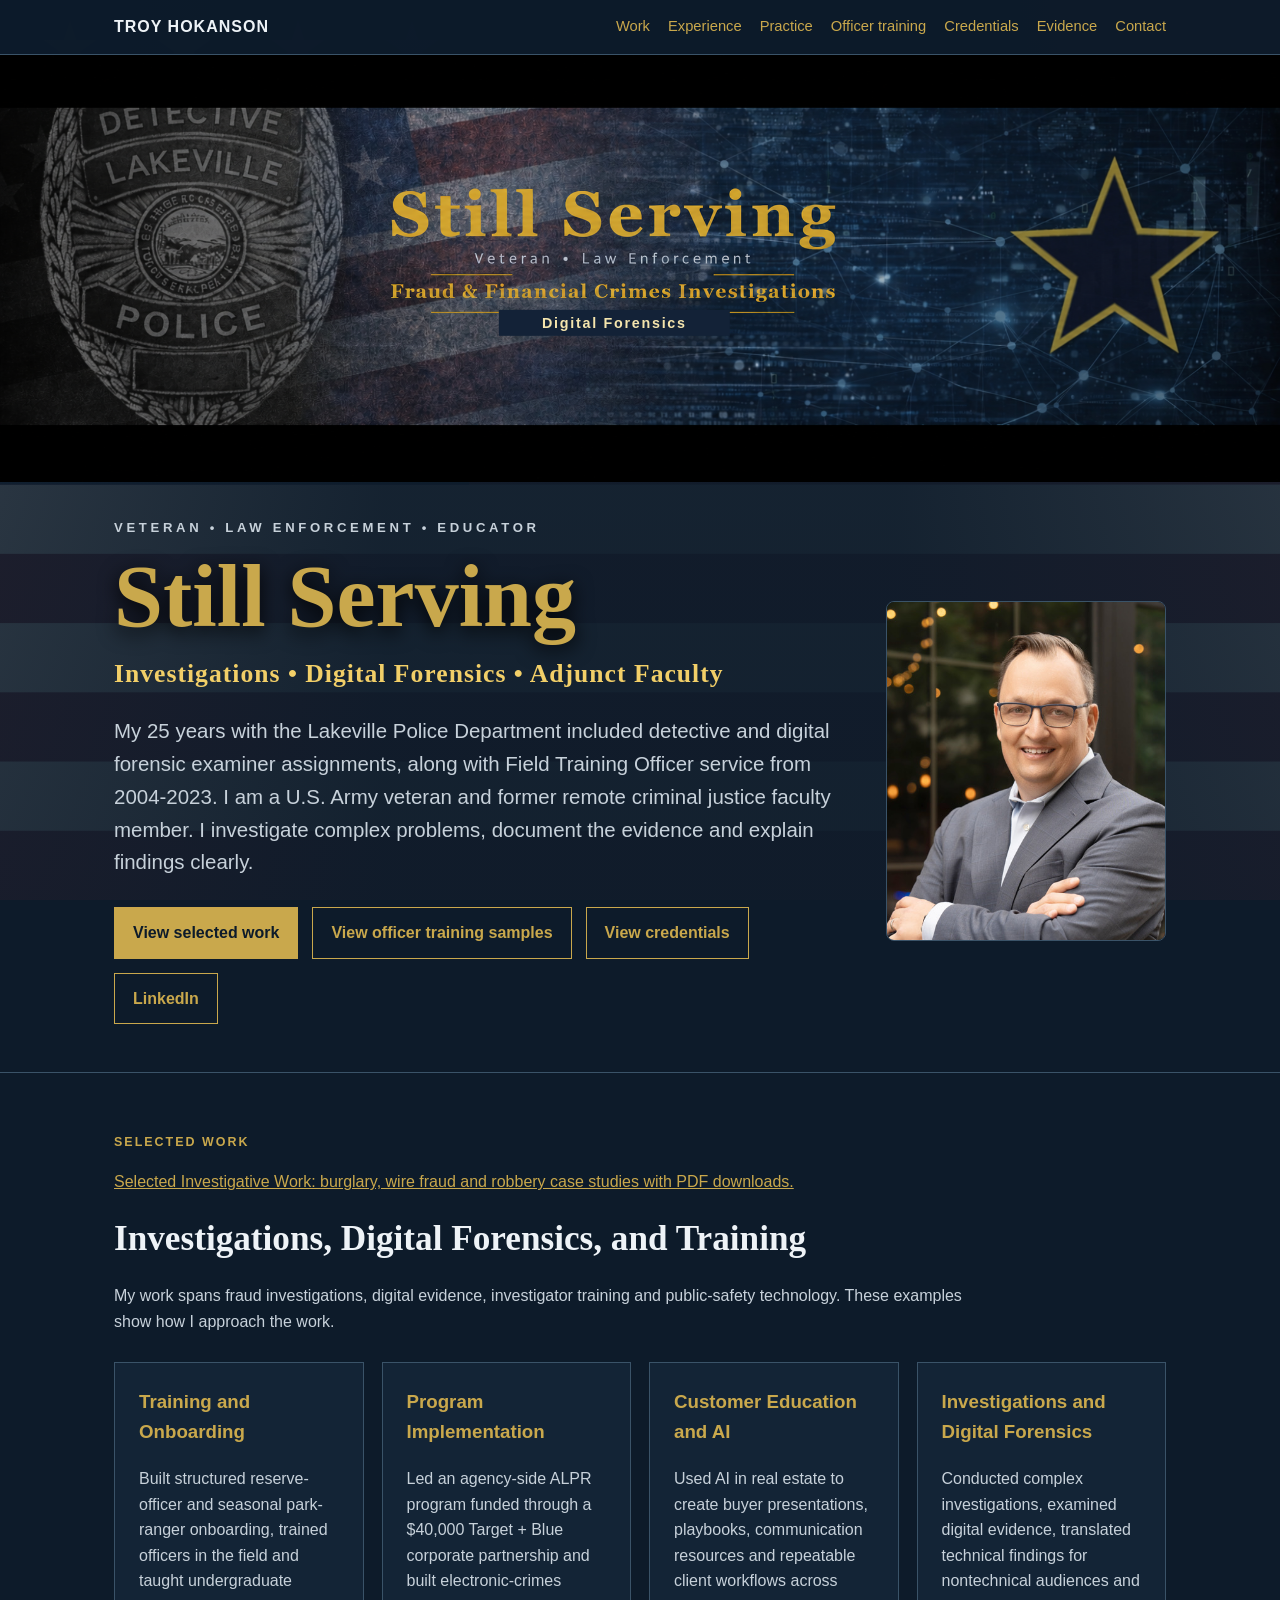
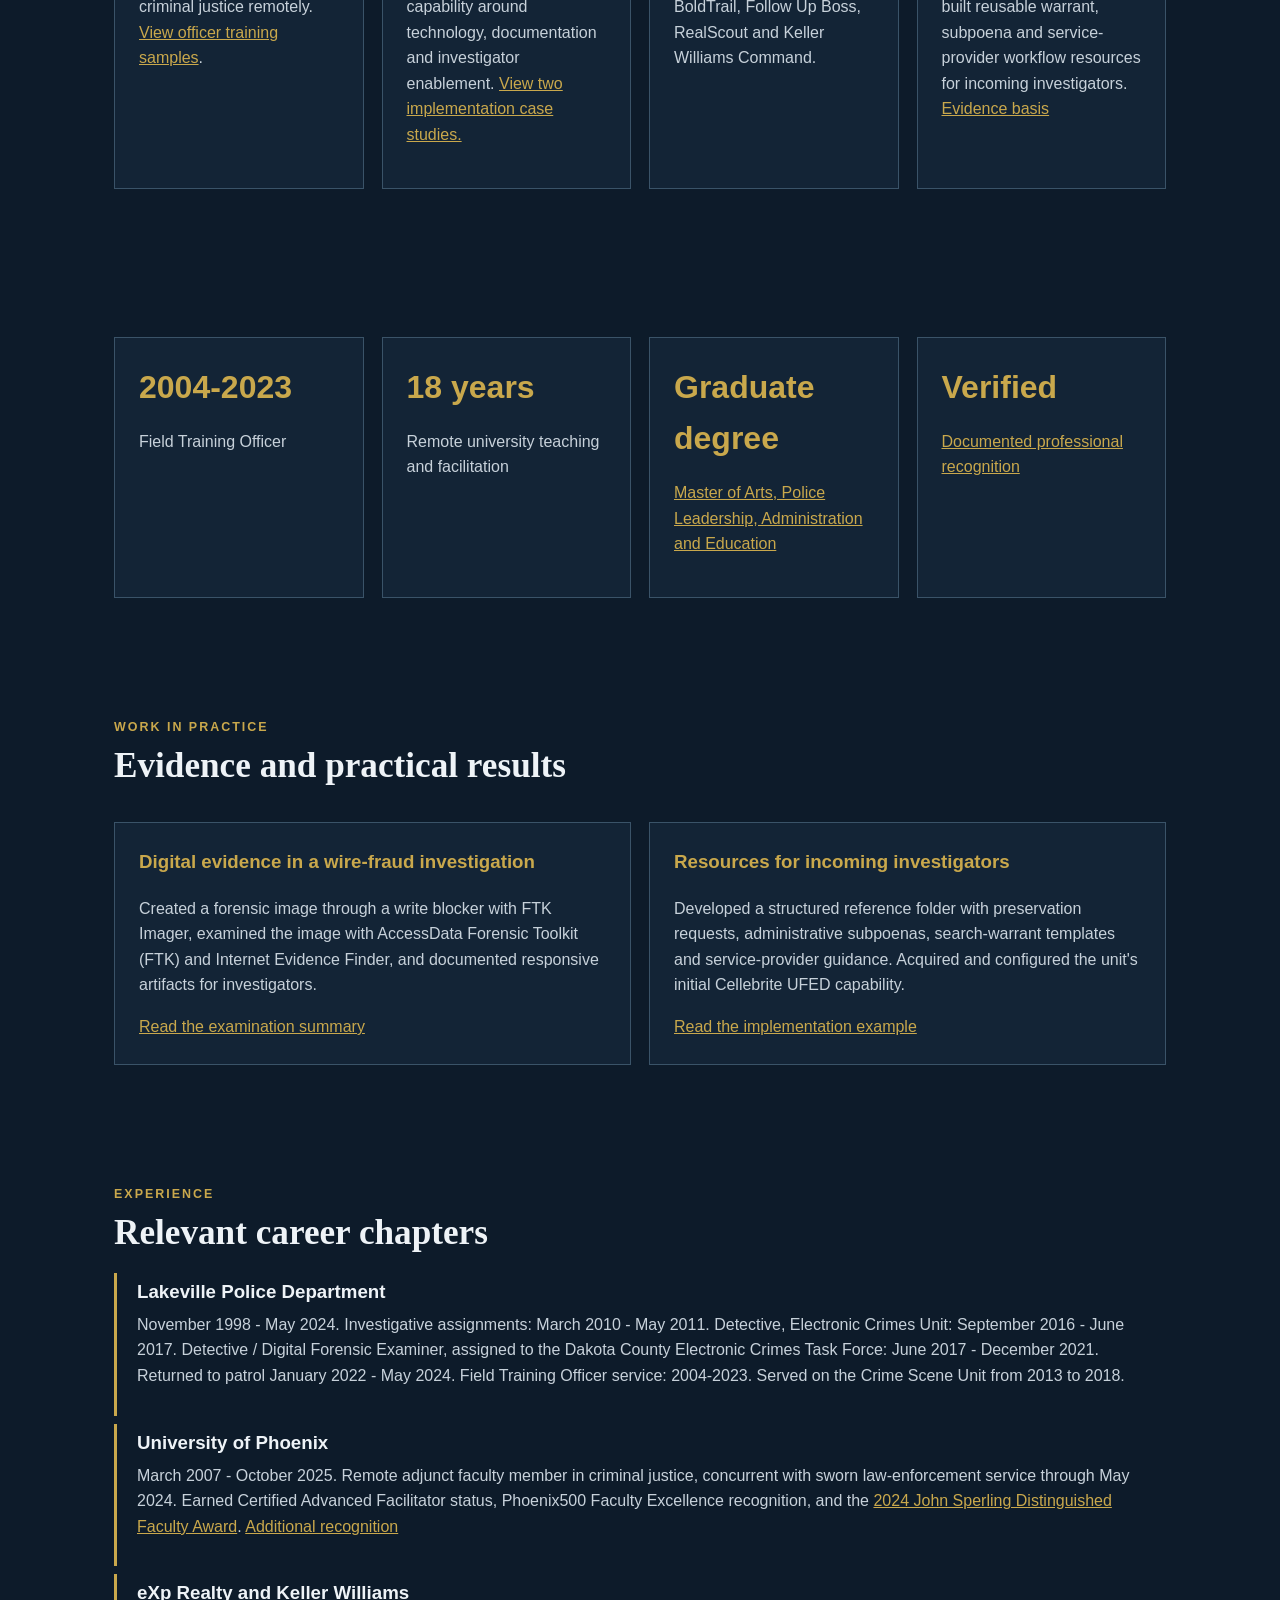
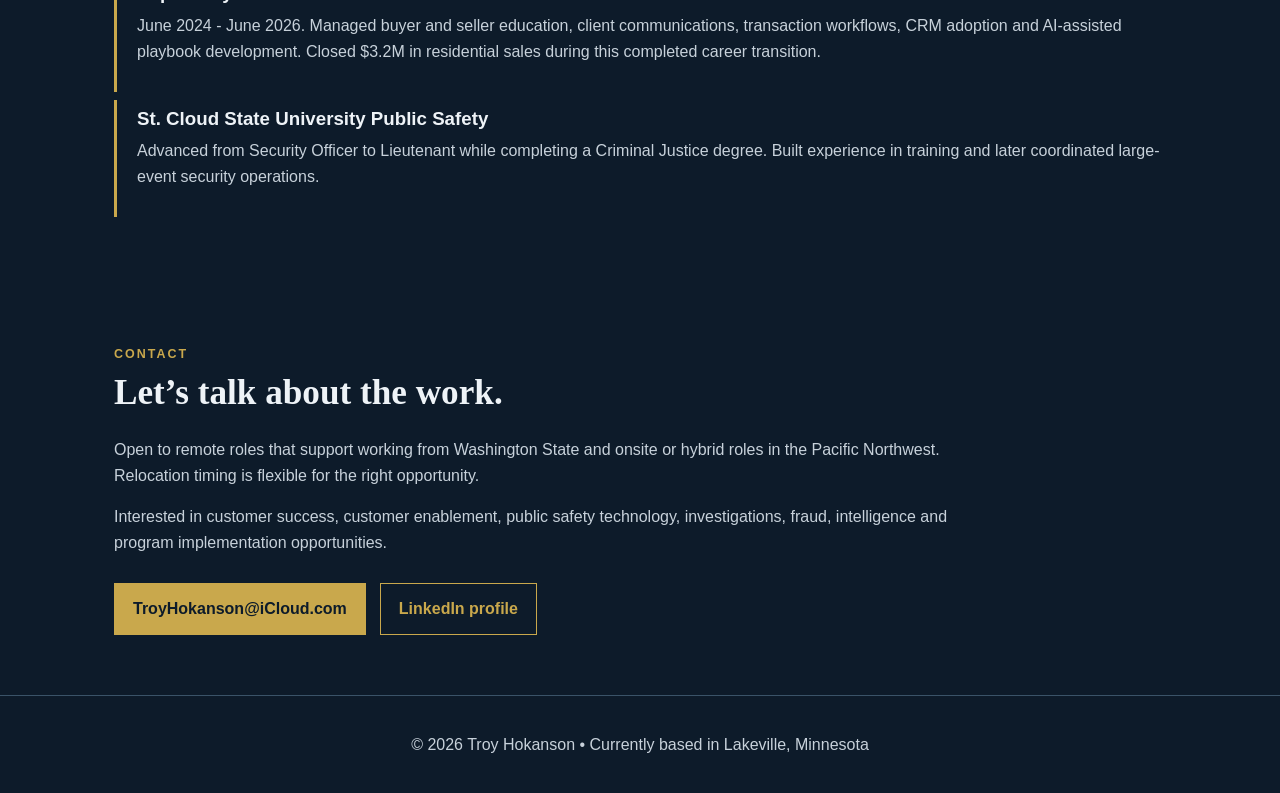
==== commit ffe53aff: "Add adjunct faculty, crime scene service and three course certificates" ====
--- a/index.html
+++ b/index.html
@@ -1,149 +1,149 @@
-<!doctype html>
-<html lang="en">
-<head>
-  <meta charset="utf-8">
-  <meta name="viewport" content="width=device-width, initial-scale=1">
-  <title>Troy Hokanson | Investigations, Customer Enablement and Program Implementation</title>
-  <meta name="description" content="Troy Hokanson is an investigative professional and U.S. Army veteran with 25 years of law-enforcement service, including detective and digital forensic examiner assignments. Open to Washington-based remote work and onsite or hybrid roles in the Pacific Northwest.">
-  <link rel="canonical" href="https://TroyHokanson.com/">
-  <meta property="og:type" content="website">
-  <meta property="og:title" content="Troy Hokanson | Investigative Professional">
-  <meta property="og:description" content="Investigations, customer enablement, public safety technology and program implementation.">
-  <meta property="og:url" content="https://TroyHokanson.com/">
-  <style>
-    :root { --navy:#0d1b2a; --gold:#c9a84c; --ink:#eef3f7; --muted:#c7d1da; --card:#132436; --line:#3a5368; }
-    * { box-sizing:border-box; }
-    html { scroll-behavior:smooth; }
-    body { margin:0; background:var(--navy); color:var(--ink); font-family:Arial,Helvetica,sans-serif; line-height:1.6; }
-    a { color:var(--gold); }
-    a:focus-visible { outline:3px solid var(--gold); outline-offset:4px; }
-    .skip-link { position:absolute; left:-9999px; top:0; padding:10px 14px; background:var(--gold); color:var(--navy); z-index:10; }
-    .skip-link:focus { left:12px; top:12px; }
-    nav { position:sticky; top:0; background:rgba(13,27,42,.96); border-bottom:1px solid var(--line); z-index:5; }
-    nav div { max-width:1100px; margin:auto; padding:14px 24px; display:flex; justify-content:space-between; align-items:center; gap:20px; }
-    .brand { font-weight:700; letter-spacing:1px; }
-    .links { display:flex; flex-wrap:wrap; gap:18px; }
-    .links a { text-decoration:none; font-size:.92rem; }
-    .hero-wrap { border-bottom:1px solid var(--line); background:var(--navy); }
-    .banner-art { position:relative; container-type:inline-size; }
-    .banner-discipline { position:absolute; left:48%; top:62.8%; transform:translate(-50%,-50%); width:18%; padding:.32em 0; background:#132237; color:#f5e5ad; font-size:1.12vw; font-size:1.12cqw; font-weight:600; letter-spacing:.12em; line-height:1.2; text-align:center; white-space:nowrap; }
-    .hero-banner { display:block; width:100%; max-width:100%; height:auto; object-fit:contain; }
-    .hero { max-width:1100px; margin:auto; padding:36px 24px 48px; }
-    .hero-content { max-width:100%; display:grid; grid-template-columns:minmax(0,1fr) 280px; gap:36px; align-items:center; }
-    .portrait { width:280px; height:340px; overflow:hidden; border:1px solid var(--line); border-radius:8px; margin:0; }
-    .portrait img { width:100%; height:100%; object-fit:cover; object-position:50% 36%; transform:scale(1.3); transform-origin:50% 35%; display:block; }
-    @media (max-width:760px) { .hero-content { grid-template-columns:1fr; } .portrait { grid-row:1; width:220px; height:260px; } }
-    .hero-kicker { color:var(--muted); font-weight:700; letter-spacing:.28em; text-transform:uppercase; font-size:.82rem; }
-    .hero h1 { color:var(--gold); text-shadow:0 5px 20px #000; }
-    .hero-focus { margin:0 0 18px; color:#f2cf68; font-family:Georgia,serif; font-size:clamp(1.15rem,2.5vw,1.6rem); font-weight:700; letter-spacing:.04em; }
-    .eyebrow { color:var(--gold); font-weight:700; letter-spacing:2px; text-transform:uppercase; font-size:.78rem; }
-    h1 { font-family:Georgia,serif; font-size:clamp(2.7rem,7vw,5.5rem); line-height:1.02; margin:14px 0 12px; }
-    h2 { font-family:Georgia,serif; font-size:2.2rem; margin:0 0 12px; }
-    .sub { font-size:clamp(1rem,2.2vw,1.28rem); color:var(--muted); max-width:810px; }
-    .cta { display:flex; gap:14px; flex-wrap:wrap; margin-top:28px; }
-    .btn { display:inline-block; padding:12px 18px; border:1px solid var(--gold); text-decoration:none; font-weight:700; }
-    .btn.primary { background:var(--gold); color:var(--navy); }
-    section { max-width:1100px; margin:auto; padding:60px 24px; }
-    .lead { color:var(--muted); max-width:850px; }
-    .grid { display:grid; grid-template-columns:repeat(auto-fit,minmax(245px,1fr)); gap:18px; margin-top:28px; }
-    .card { background:var(--card); border:1px solid var(--line); padding:24px; }
-    .card h3 { margin-top:0; color:var(--gold); }
-    .card p { color:var(--muted); }
-    .proof { font-size:2rem; font-weight:700; color:var(--gold); }
-    .timeline article { border-left:3px solid var(--gold); padding:4px 0 22px 20px; margin-bottom:8px; }
-    .timeline h3 { margin:0; }
-    .timeline p { margin:5px 0; color:var(--muted); }
-    footer { border-top:1px solid var(--line); padding:36px 24px; text-align:center; color:var(--muted); }
-    @media (max-width:700px) { nav div { align-items:flex-start; flex-direction:column; } .links { gap:12px 18px; } .hero { padding:28px 24px 36px; } .hero-kicker { letter-spacing:.18em; } }
-    @media (prefers-reduced-motion:reduce) { html { scroll-behavior:auto; } }
-  </style>
-  <link rel="stylesheet" href="assets/flag-theme.css?v=20260912">
-</head>
-<body>
-  <a class="skip-link" href="#main">Skip to main content</a>
-  <nav aria-label="Primary navigation">
-    <div>
-      <span class="brand">TROY HOKANSON</span>
-      <span class="links">
-        <a href="#work">Work</a>
-        <a href="#experience">Experience</a>
-        <a href="practice.html">Practice</a>
-        <a href="practice.html#officer-training">Officer training</a>
-        <a href="credentials.html">Credentials</a>
-        <a href="evidence.html">Evidence</a>
-        <a href="#contact">Contact</a>
-      </span>
-    </div>
-  </nav>
-  <main id="main">
-    <div class="hero-wrap">
-      <div class="banner-art"><img class="hero-banner" src="assets/still-serving-banner-20260912.png" width="2048" height="683" fetchpriority="high" alt="Still Serving — Veteran • Law Enforcement. Fraud &amp; Financial Crimes Investigations. Badge, American flag and gold-outlined star."><span class="banner-discipline">Digital Forensics</span></div>
-      <header class="hero">
-        <div class="hero-content">
-          <div>
-          <div class="hero-kicker">Veteran • Law Enforcement • Educator</div>
-          <h1>Still Serving</h1>
-          <p class="hero-focus">Investigations • Digital Forensics • Customer Enablement</p>
-          <p class="sub">My 25 years with the Lakeville Police Department included detective and digital forensic examiner assignments, along with Field Training Officer service from 2004-2023. I am a U.S. Army veteran and former remote criminal justice faculty member. I investigate complex problems, document the evidence and explain findings clearly.</p>
-          <div class="cta">
-            <a class="btn primary" href="#work">View selected work</a>
-            <a class="btn" href="practice.html#officer-training">View officer training samples</a>
-            <a class="btn" href="credentials.html">View credentials</a>
-            <a class="btn" href="https://linkedin.com/in/troyhokanson">LinkedIn</a>
-          </div>
-          </div>
-          <figure class="portrait"><img src="assets/troy-hokanson-portrait.jpg" width="573" height="900" alt="Troy Hokanson wearing a gray jacket and blue shirt"></figure>
-        </div>
-      </header>
-    </div>
-    <section id="work">
-      <div class="eyebrow">Selected Work</div>
-      <p><a href="evidence.html#selected-investigative-work">Selected Investigative Work: burglary, wire fraud and robbery case studies with PDF downloads.</a></p>
-      <h2>Investigations, Digital Forensics, and Training</h2>
-      <p class="lead">My work spans fraud investigations, digital evidence, investigator training and public-safety technology. These examples show how I approach the work.</p>
-      <div class="grid">
-        <article class="card"><h3>Training and Onboarding</h3><p>Built structured reserve-officer and seasonal park-ranger onboarding, trained officers in the field and taught undergraduate criminal justice remotely. <a href="practice.html#officer-training">View officer training samples</a>.</p></article>
-        <article class="card"><h3>Program Implementation</h3><p>Led an agency-side ALPR program funded through a $40,000 Target + Blue corporate partnership and built electronic-crimes capability around technology, documentation and investigator enablement. <a href="evidence.html#implementation-case-studies">View two implementation case studies.</a></p></article>
-        <article class="card"><h3>Customer Education and AI</h3><p>Used AI in real estate to create buyer presentations, playbooks, communication resources and repeatable client workflows across BoldTrail, Follow Up Boss, RealScout and Keller Williams Command.</p></article>
-        <article class="card"><h3>Investigations and Digital Forensics</h3><p>Conducted complex investigations, examined digital evidence, translated technical findings for nontechnical audiences and built reusable warrant, subpoena and service-provider workflow resources for incoming investigators. <a href="evidence.html#PR-2020-DIGITAL-FORENSICS-RESOURCE">Evidence basis</a></p></article>
-      </div>
-    </section>
-    <section aria-label="Career highlights">
-      <div class="grid">
-        <article class="card"><div class="proof">2004-2023</div><p>Field Training Officer</p></article>
-        <article class="card"><div class="proof">18 years</div><p>Remote university teaching and facilitation</p></article>
-        <article class="card"><div class="proof">Graduate degree</div><p><a href="credentials.html#education">Master of Arts, Police Leadership, Administration and Education</a></p></article>
-        <article class="card"><div class="proof">Verified</div><p><a href="evidence.html#COMMENDATIONS-20PLUS">Documented professional recognition</a></p></article>
-      </div>
-    </section>
-    <section id="featured-work">
-      <div class="eyebrow">Work in Practice</div><h2>Evidence and practical results</h2>
-      <div class="grid">
-        <article class="card"><h3>Digital evidence in a wire-fraud investigation</h3><p>Created a forensic image through a write blocker with FTK Imager, examined the image with AccessData Forensic Toolkit (FTK) and Internet Evidence Finder, and documented responsive artifacts for investigators.</p><a href="evidence.html#CASE-BEC-360K">Read the examination summary</a></article>
-        <article class="card"><h3>Resources for incoming investigators</h3><p>Developed a structured reference folder with preservation requests, administrative subpoenas, search-warrant templates and service-provider guidance. Acquired and configured the unit's initial Cellebrite UFED capability.</p><a href="evidence.html#IMPL-2016-ECU-CAPABILITY-BUILD">Read the implementation example</a></article>
-      </div>
-    </section>
-    <section id="experience">
-      <div class="eyebrow">Experience</div>
-      <h2>Relevant career chapters</h2>
-      <div class="timeline">
-        <article><h3>Lakeville Police Department</h3><p>November 1998 - May 2024. Investigative assignments: March 2010 - May 2011. Detective, Electronic Crimes Unit: September 2016 - June 2017. Detective / Digital Forensic Examiner, assigned to the Dakota County Electronic Crimes Task Force: June 2017 - December 2021. Returned to patrol January 2022 - May 2024. Field Training Officer service: 2004-2023.</p></article>
-        <article><h3>University of Phoenix</h3><p>March 2007 - October 2025. Remote adjunct faculty member in criminal justice, concurrent with sworn law-enforcement service through May 2024. Earned Certified Advanced Facilitator status, Phoenix500 Faculty Excellence recognition, and the <a href="evidence.html#AWARD-SPERLING-2024">2024 John Sperling Distinguished Faculty Award</a>. <a href="evidence.html#AWARD-PHOENIX500">Additional recognition</a></p></article>
-        <article><h3>eXp Realty and Keller Williams</h3><p>June 2024 - June 2026. Managed buyer and seller education, client communications, transaction workflows, CRM adoption and AI-assisted playbook development. Closed $3.2M in residential sales during this completed career transition.</p></article>
-        <article><h3>St. Cloud State University Public Safety</h3><p>Advanced from Security Officer to Lieutenant while completing a Criminal Justice degree. Built experience in training and later coordinated large-event security operations.</p></article>
-      </div>
-    </section>
-    <section id="contact">
-      <div class="eyebrow">Contact</div>
-      <h2>Let’s talk about the work.</h2>
-      <p class="lead">Open to remote roles that support working from Washington State and onsite or hybrid roles in the Pacific Northwest. Relocation timing is flexible for the right opportunity.</p>
-      <p class="lead">Interested in customer success, customer enablement, public safety technology, investigations, fraud, intelligence and program implementation opportunities.</p>
-      <div class="cta">
-        <a class="btn primary" href="mailto:TroyHokanson@iCloud.com">TroyHokanson@iCloud.com</a>
-        <a class="btn" href="https://linkedin.com/in/troyhokanson">LinkedIn profile</a>
-      </div>
-    </section>
-  </main>
-  <footer>© 2026 Troy Hokanson • Currently based in Lakeville, Minnesota</footer>
-</body>
-</html>
+<!doctype html>
+<html lang="en">
+<head>
+  <meta charset="utf-8">
+  <meta name="viewport" content="width=device-width, initial-scale=1">
+  <title>Troy Hokanson | Investigations, Customer Enablement and Program Implementation</title>
+  <meta name="description" content="Troy Hokanson is an investigative professional and U.S. Army veteran with 25 years of law-enforcement service, including detective and digital forensic examiner assignments. Open to Washington-based remote work and onsite or hybrid roles in the Pacific Northwest.">
+  <link rel="canonical" href="https://TroyHokanson.com/">
+  <meta property="og:type" content="website">
+  <meta property="og:title" content="Troy Hokanson | Investigative Professional">
+  <meta property="og:description" content="Investigations, customer enablement, public safety technology and program implementation.">
+  <meta property="og:url" content="https://TroyHokanson.com/">
+  <style>
+    :root { --navy:#0d1b2a; --gold:#c9a84c; --ink:#eef3f7; --muted:#c7d1da; --card:#132436; --line:#3a5368; }
+    * { box-sizing:border-box; }
+    html { scroll-behavior:smooth; }
+    body { margin:0; background:var(--navy); color:var(--ink); font-family:Arial,Helvetica,sans-serif; line-height:1.6; }
+    a { color:var(--gold); }
+    a:focus-visible { outline:3px solid var(--gold); outline-offset:4px; }
+    .skip-link { position:absolute; left:-9999px; top:0; padding:10px 14px; background:var(--gold); color:var(--navy); z-index:10; }
+    .skip-link:focus { left:12px; top:12px; }
+    nav { position:sticky; top:0; background:rgba(13,27,42,.96); border-bottom:1px solid var(--line); z-index:5; }
+    nav div { max-width:1100px; margin:auto; padding:14px 24px; display:flex; justify-content:space-between; align-items:center; gap:20px; }
+    .brand { font-weight:700; letter-spacing:1px; }
+    .links { display:flex; flex-wrap:wrap; gap:18px; }
+    .links a { text-decoration:none; font-size:.92rem; }
+    .hero-wrap { border-bottom:1px solid var(--line); background:var(--navy); }
+    .banner-art { position:relative; container-type:inline-size; }
+    .banner-discipline { position:absolute; left:48%; top:62.8%; transform:translate(-50%,-50%); width:18%; padding:.32em 0; background:#132237; color:#f5e5ad; font-size:1.12vw; font-size:1.12cqw; font-weight:600; letter-spacing:.12em; line-height:1.2; text-align:center; white-space:nowrap; }
+    .hero-banner { display:block; width:100%; max-width:100%; height:auto; object-fit:contain; }
+    .hero { max-width:1100px; margin:auto; padding:36px 24px 48px; }
+    .hero-content { max-width:100%; display:grid; grid-template-columns:minmax(0,1fr) 280px; gap:36px; align-items:center; }
+    .portrait { width:280px; height:340px; overflow:hidden; border:1px solid var(--line); border-radius:8px; margin:0; }
+    .portrait img { width:100%; height:100%; object-fit:cover; object-position:50% 36%; transform:scale(1.3); transform-origin:50% 35%; display:block; }
+    @media (max-width:760px) { .hero-content { grid-template-columns:1fr; } .portrait { grid-row:1; width:220px; height:260px; } }
+    .hero-kicker { color:var(--muted); font-weight:700; letter-spacing:.28em; text-transform:uppercase; font-size:.82rem; }
+    .hero h1 { color:var(--gold); text-shadow:0 5px 20px #000; }
+    .hero-focus { margin:0 0 18px; color:#f2cf68; font-family:Georgia,serif; font-size:clamp(1.15rem,2.5vw,1.6rem); font-weight:700; letter-spacing:.04em; }
+    .eyebrow { color:var(--gold); font-weight:700; letter-spacing:2px; text-transform:uppercase; font-size:.78rem; }
+    h1 { font-family:Georgia,serif; font-size:clamp(2.7rem,7vw,5.5rem); line-height:1.02; margin:14px 0 12px; }
+    h2 { font-family:Georgia,serif; font-size:2.2rem; margin:0 0 12px; }
+    .sub { font-size:clamp(1rem,2.2vw,1.28rem); color:var(--muted); max-width:810px; }
+    .cta { display:flex; gap:14px; flex-wrap:wrap; margin-top:28px; }
+    .btn { display:inline-block; padding:12px 18px; border:1px solid var(--gold); text-decoration:none; font-weight:700; }
+    .btn.primary { background:var(--gold); color:var(--navy); }
+    section { max-width:1100px; margin:auto; padding:60px 24px; }
+    .lead { color:var(--muted); max-width:850px; }
+    .grid { display:grid; grid-template-columns:repeat(auto-fit,minmax(245px,1fr)); gap:18px; margin-top:28px; }
+    .card { background:var(--card); border:1px solid var(--line); padding:24px; }
+    .card h3 { margin-top:0; color:var(--gold); }
+    .card p { color:var(--muted); }
+    .proof { font-size:2rem; font-weight:700; color:var(--gold); }
+    .timeline article { border-left:3px solid var(--gold); padding:4px 0 22px 20px; margin-bottom:8px; }
+    .timeline h3 { margin:0; }
+    .timeline p { margin:5px 0; color:var(--muted); }
+    footer { border-top:1px solid var(--line); padding:36px 24px; text-align:center; color:var(--muted); }
+    @media (max-width:700px) { nav div { align-items:flex-start; flex-direction:column; } .links { gap:12px 18px; } .hero { padding:28px 24px 36px; } .hero-kicker { letter-spacing:.18em; } }
+    @media (prefers-reduced-motion:reduce) { html { scroll-behavior:auto; } }
+  </style>
+  <link rel="stylesheet" href="assets/flag-theme.css?v=20260912">
+</head>
+<body>
+  <a class="skip-link" href="#main">Skip to main content</a>
+  <nav aria-label="Primary navigation">
+    <div>
+      <span class="brand">TROY HOKANSON</span>
+      <span class="links">
+        <a href="#work">Work</a>
+        <a href="#experience">Experience</a>
+        <a href="practice.html">Practice</a>
+        <a href="practice.html#officer-training">Officer training</a>
+        <a href="credentials.html">Credentials</a>
+        <a href="evidence.html">Evidence</a>
+        <a href="#contact">Contact</a>
+      </span>
+    </div>
+  </nav>
+  <main id="main">
+    <div class="hero-wrap">
+      <div class="banner-art"><img class="hero-banner" src="assets/still-serving-banner-20260912.png" width="2048" height="683" fetchpriority="high" alt="Still Serving — Veteran • Law Enforcement. Fraud &amp; Financial Crimes Investigations. Badge, American flag and gold-outlined star."><span class="banner-discipline">Digital Forensics</span></div>
+      <header class="hero">
+        <div class="hero-content">
+          <div>
+          <div class="hero-kicker">Veteran • Law Enforcement • Educator</div>
+          <h1>Still Serving</h1>
+          <p class="hero-focus">Investigations • Digital Forensics • Adjunct Faculty</p>
+          <p class="sub">My 25 years with the Lakeville Police Department included detective and digital forensic examiner assignments, along with Field Training Officer service from 2004-2023. I am a U.S. Army veteran and former remote criminal justice faculty member. I investigate complex problems, document the evidence and explain findings clearly.</p>
+          <div class="cta">
+            <a class="btn primary" href="#work">View selected work</a>
+            <a class="btn" href="practice.html#officer-training">View officer training samples</a>
+            <a class="btn" href="credentials.html">View credentials</a>
+            <a class="btn" href="https://linkedin.com/in/troyhokanson">LinkedIn</a>
+          </div>
+          </div>
+          <figure class="portrait"><img src="assets/troy-hokanson-portrait.jpg" width="573" height="900" alt="Troy Hokanson wearing a gray jacket and blue shirt"></figure>
+        </div>
+      </header>
+    </div>
+    <section id="work">
+      <div class="eyebrow">Selected Work</div>
+      <p><a href="evidence.html#selected-investigative-work">Selected Investigative Work: burglary, wire fraud and robbery case studies with PDF downloads.</a></p>
+      <h2>Investigations, Digital Forensics, and Training</h2>
+      <p class="lead">My work spans fraud investigations, digital evidence, investigator training and public-safety technology. These examples show how I approach the work.</p>
+      <div class="grid">
+        <article class="card"><h3>Training and Onboarding</h3><p>Built structured reserve-officer and seasonal park-ranger onboarding, trained officers in the field and taught undergraduate criminal justice remotely. <a href="practice.html#officer-training">View officer training samples</a>.</p></article>
+        <article class="card"><h3>Program Implementation</h3><p>Led an agency-side ALPR program funded through a $40,000 Target + Blue corporate partnership and built electronic-crimes capability around technology, documentation and investigator enablement. <a href="evidence.html#implementation-case-studies">View two implementation case studies.</a></p></article>
+        <article class="card"><h3>Customer Education and AI</h3><p>Used AI in real estate to create buyer presentations, playbooks, communication resources and repeatable client workflows across BoldTrail, Follow Up Boss, RealScout and Keller Williams Command.</p></article>
+        <article class="card"><h3>Investigations and Digital Forensics</h3><p>Conducted complex investigations, examined digital evidence, translated technical findings for nontechnical audiences and built reusable warrant, subpoena and service-provider workflow resources for incoming investigators. <a href="evidence.html#PR-2020-DIGITAL-FORENSICS-RESOURCE">Evidence basis</a></p></article>
+      </div>
+    </section>
+    <section aria-label="Career highlights">
+      <div class="grid">
+        <article class="card"><div class="proof">2004-2023</div><p>Field Training Officer</p></article>
+        <article class="card"><div class="proof">18 years</div><p>Remote university teaching and facilitation</p></article>
+        <article class="card"><div class="proof">Graduate degree</div><p><a href="credentials.html#education">Master of Arts, Police Leadership, Administration and Education</a></p></article>
+        <article class="card"><div class="proof">Verified</div><p><a href="evidence.html#COMMENDATIONS-20PLUS">Documented professional recognition</a></p></article>
+      </div>
+    </section>
+    <section id="featured-work">
+      <div class="eyebrow">Work in Practice</div><h2>Evidence and practical results</h2>
+      <div class="grid">
+        <article class="card"><h3>Digital evidence in a wire-fraud investigation</h3><p>Created a forensic image through a write blocker with FTK Imager, examined the image with AccessData Forensic Toolkit (FTK) and Internet Evidence Finder, and documented responsive artifacts for investigators.</p><a href="evidence.html#CASE-BEC-360K">Read the examination summary</a></article>
+        <article class="card"><h3>Resources for incoming investigators</h3><p>Developed a structured reference folder with preservation requests, administrative subpoenas, search-warrant templates and service-provider guidance. Acquired and configured the unit's initial Cellebrite UFED capability.</p><a href="evidence.html#IMPL-2016-ECU-CAPABILITY-BUILD">Read the implementation example</a></article>
+      </div>
+    </section>
+    <section id="experience">
+      <div class="eyebrow">Experience</div>
+      <h2>Relevant career chapters</h2>
+      <div class="timeline">
+        <article><h3>Lakeville Police Department</h3><p>November 1998 - May 2024. Investigative assignments: March 2010 - May 2011. Detective, Electronic Crimes Unit: September 2016 - June 2017. Detective / Digital Forensic Examiner, assigned to the Dakota County Electronic Crimes Task Force: June 2017 - December 2021. Returned to patrol January 2022 - May 2024. Field Training Officer service: 2004-2023. Served on the Crime Scene Unit from 2013 to 2018.</p></article>
+        <article><h3>University of Phoenix</h3><p>March 2007 - October 2025. Remote adjunct faculty member in criminal justice, concurrent with sworn law-enforcement service through May 2024. Earned Certified Advanced Facilitator status, Phoenix500 Faculty Excellence recognition, and the <a href="evidence.html#AWARD-SPERLING-2024">2024 John Sperling Distinguished Faculty Award</a>. <a href="evidence.html#AWARD-PHOENIX500">Additional recognition</a></p></article>
+        <article><h3>eXp Realty and Keller Williams</h3><p>June 2024 - June 2026. Managed buyer and seller education, client communications, transaction workflows, CRM adoption and AI-assisted playbook development. Closed $3.2M in residential sales during this completed career transition.</p></article>
+        <article><h3>St. Cloud State University Public Safety</h3><p>Advanced from Security Officer to Lieutenant while completing a Criminal Justice degree. Built experience in training and later coordinated large-event security operations.</p></article>
+      </div>
+    </section>
+    <section id="contact">
+      <div class="eyebrow">Contact</div>
+      <h2>Let’s talk about the work.</h2>
+      <p class="lead">Open to remote roles that support working from Washington State and onsite or hybrid roles in the Pacific Northwest. Relocation timing is flexible for the right opportunity.</p>
+      <p class="lead">Interested in customer success, customer enablement, public safety technology, investigations, fraud, intelligence and program implementation opportunities.</p>
+      <div class="cta">
+        <a class="btn primary" href="mailto:TroyHokanson@iCloud.com">TroyHokanson@iCloud.com</a>
+        <a class="btn" href="https://linkedin.com/in/troyhokanson">LinkedIn profile</a>
+      </div>
+    </section>
+  </main>
+  <footer>© 2026 Troy Hokanson • Currently based in Lakeville, Minnesota</footer>
+</body>
+</html>
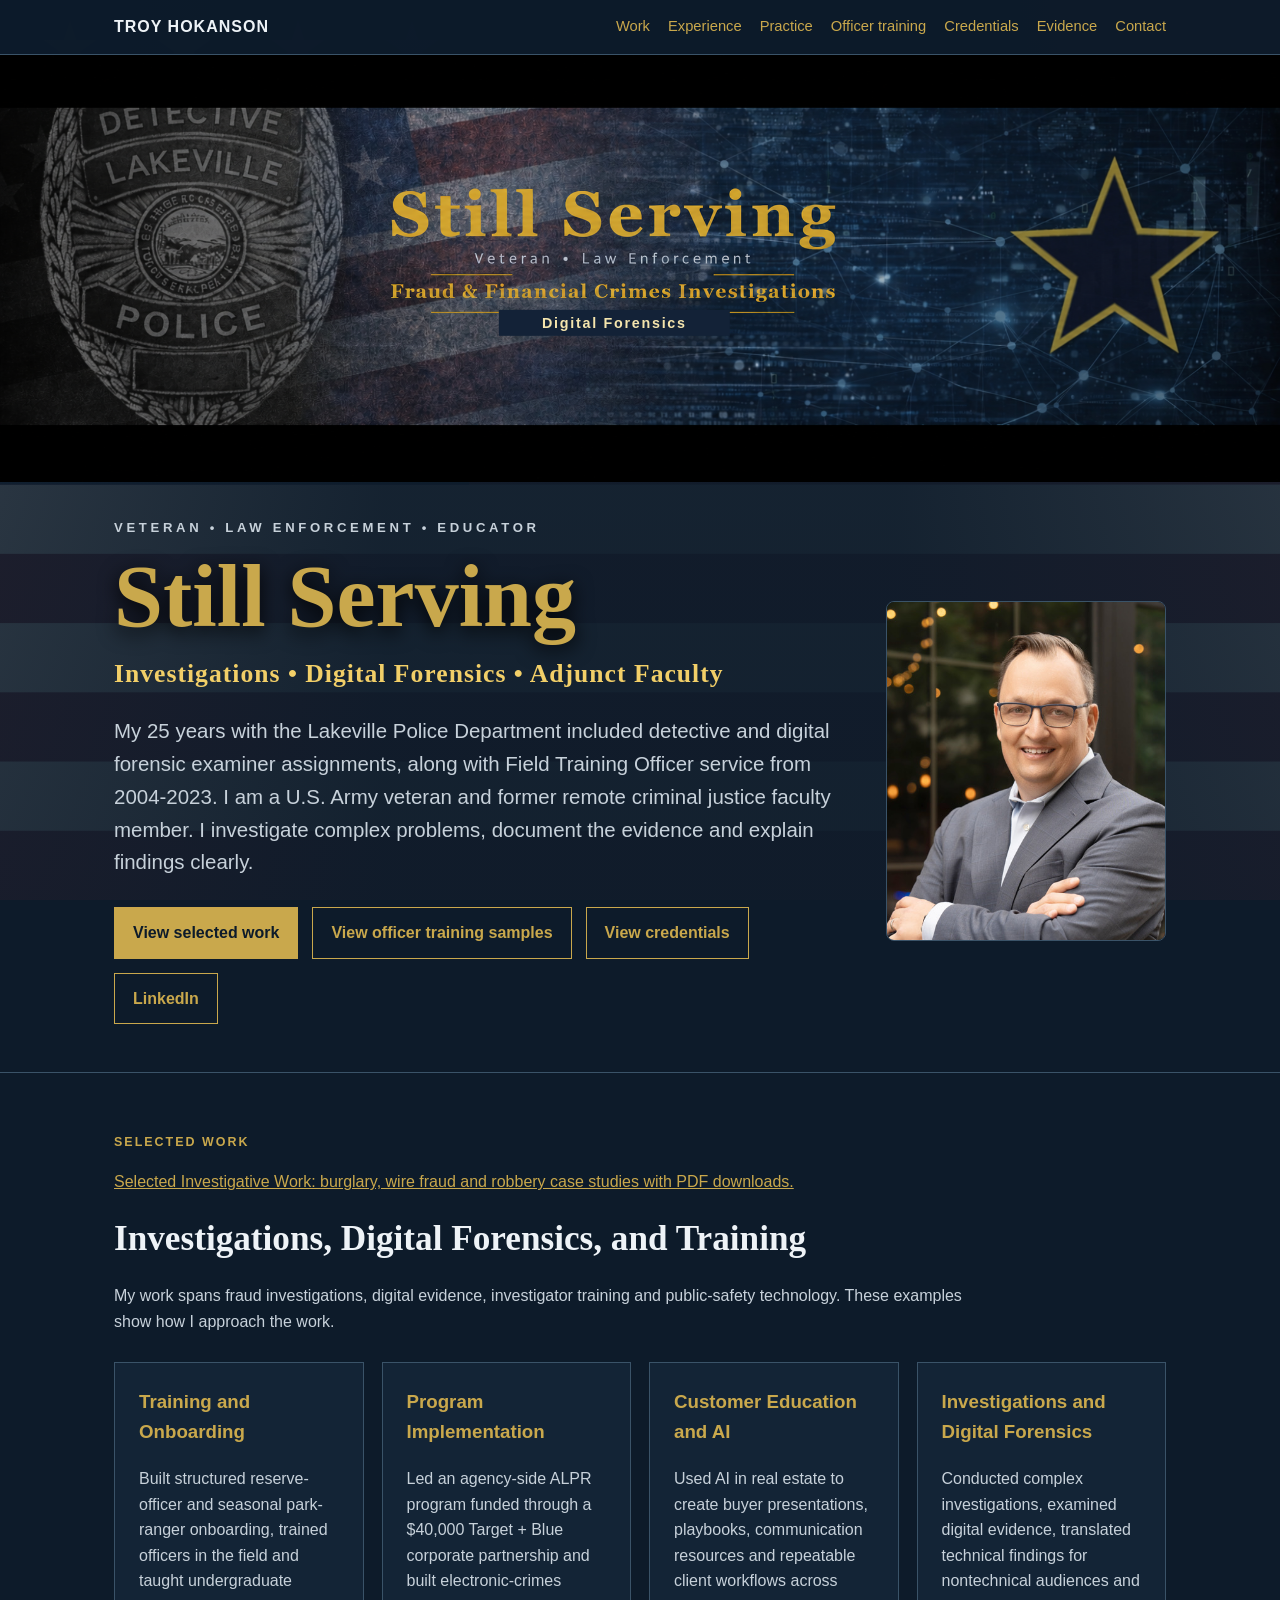
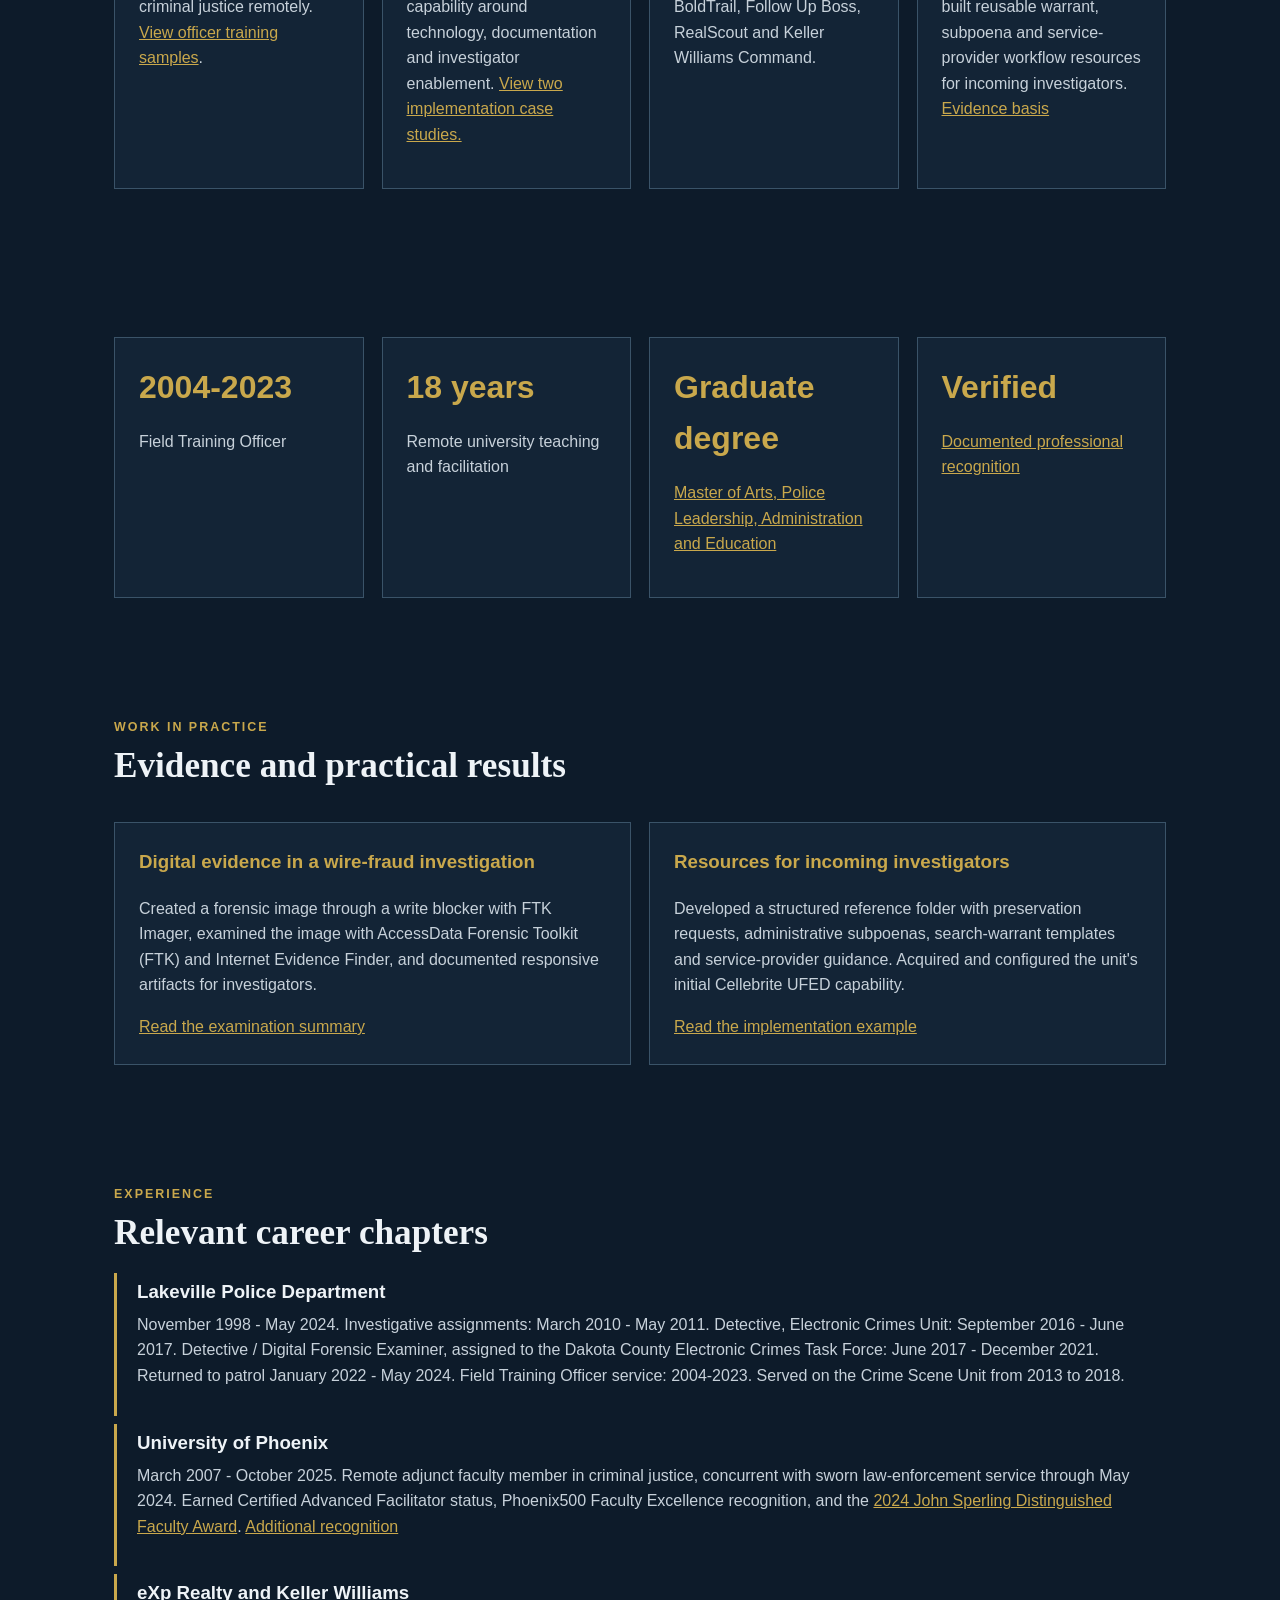
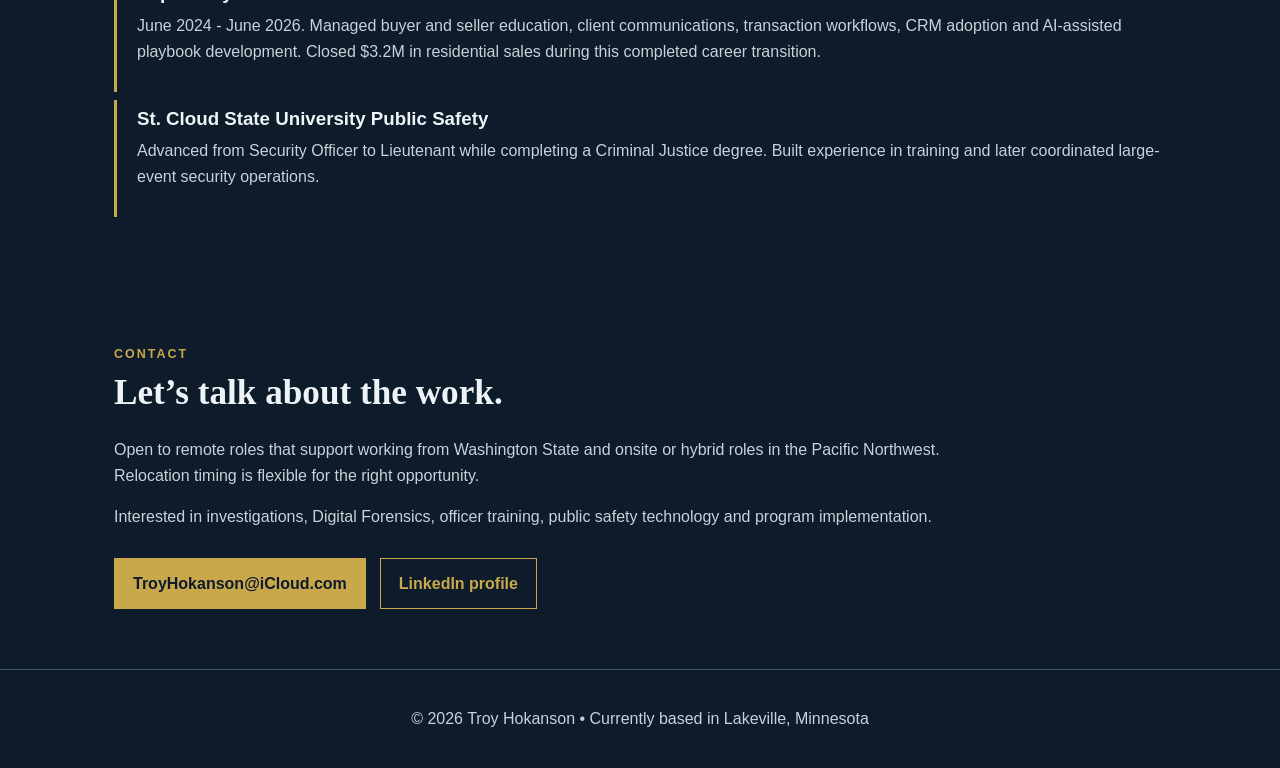
==== commit 3425a0c5: "Align page metadata with the portfolio focus" ====
--- a/index.html
+++ b/index.html
@@ -3,12 +3,12 @@
 <head>
   <meta charset="utf-8">
   <meta name="viewport" content="width=device-width, initial-scale=1">
-  <title>Troy Hokanson | Investigations, Customer Enablement and Program Implementation</title>
+  <title>Troy Hokanson | Investigations, Digital Forensics and Adjunct Faculty</title>
   <meta name="description" content="Troy Hokanson is an investigative professional and U.S. Army veteran with 25 years of law-enforcement service, including detective and digital forensic examiner assignments. Open to Washington-based remote work and onsite or hybrid roles in the Pacific Northwest.">
   <link rel="canonical" href="https://TroyHokanson.com/">
   <meta property="og:type" content="website">
   <meta property="og:title" content="Troy Hokanson | Investigative Professional">
-  <meta property="og:description" content="Investigations, customer enablement, public safety technology and program implementation.">
+  <meta property="og:description" content="Investigations, Digital Forensics, officer training and criminal justice education.">
   <meta property="og:url" content="https://TroyHokanson.com/">
   <style>
     :root { --navy:#0d1b2a; --gold:#c9a84c; --ink:#eef3f7; --muted:#c7d1da; --card:#132436; --line:#3a5368; }
@@ -137,7 +137,7 @@
       <div class="eyebrow">Contact</div>
       <h2>Let’s talk about the work.</h2>
       <p class="lead">Open to remote roles that support working from Washington State and onsite or hybrid roles in the Pacific Northwest. Relocation timing is flexible for the right opportunity.</p>
-      <p class="lead">Interested in customer success, customer enablement, public safety technology, investigations, fraud, intelligence and program implementation opportunities.</p>
+      <p class="lead">Interested in investigations, Digital Forensics, officer training, public safety technology and program implementation.</p>
       <div class="cta">
         <a class="btn primary" href="mailto:TroyHokanson@iCloud.com">TroyHokanson@iCloud.com</a>
         <a class="btn" href="https://linkedin.com/in/troyhokanson">LinkedIn profile</a>
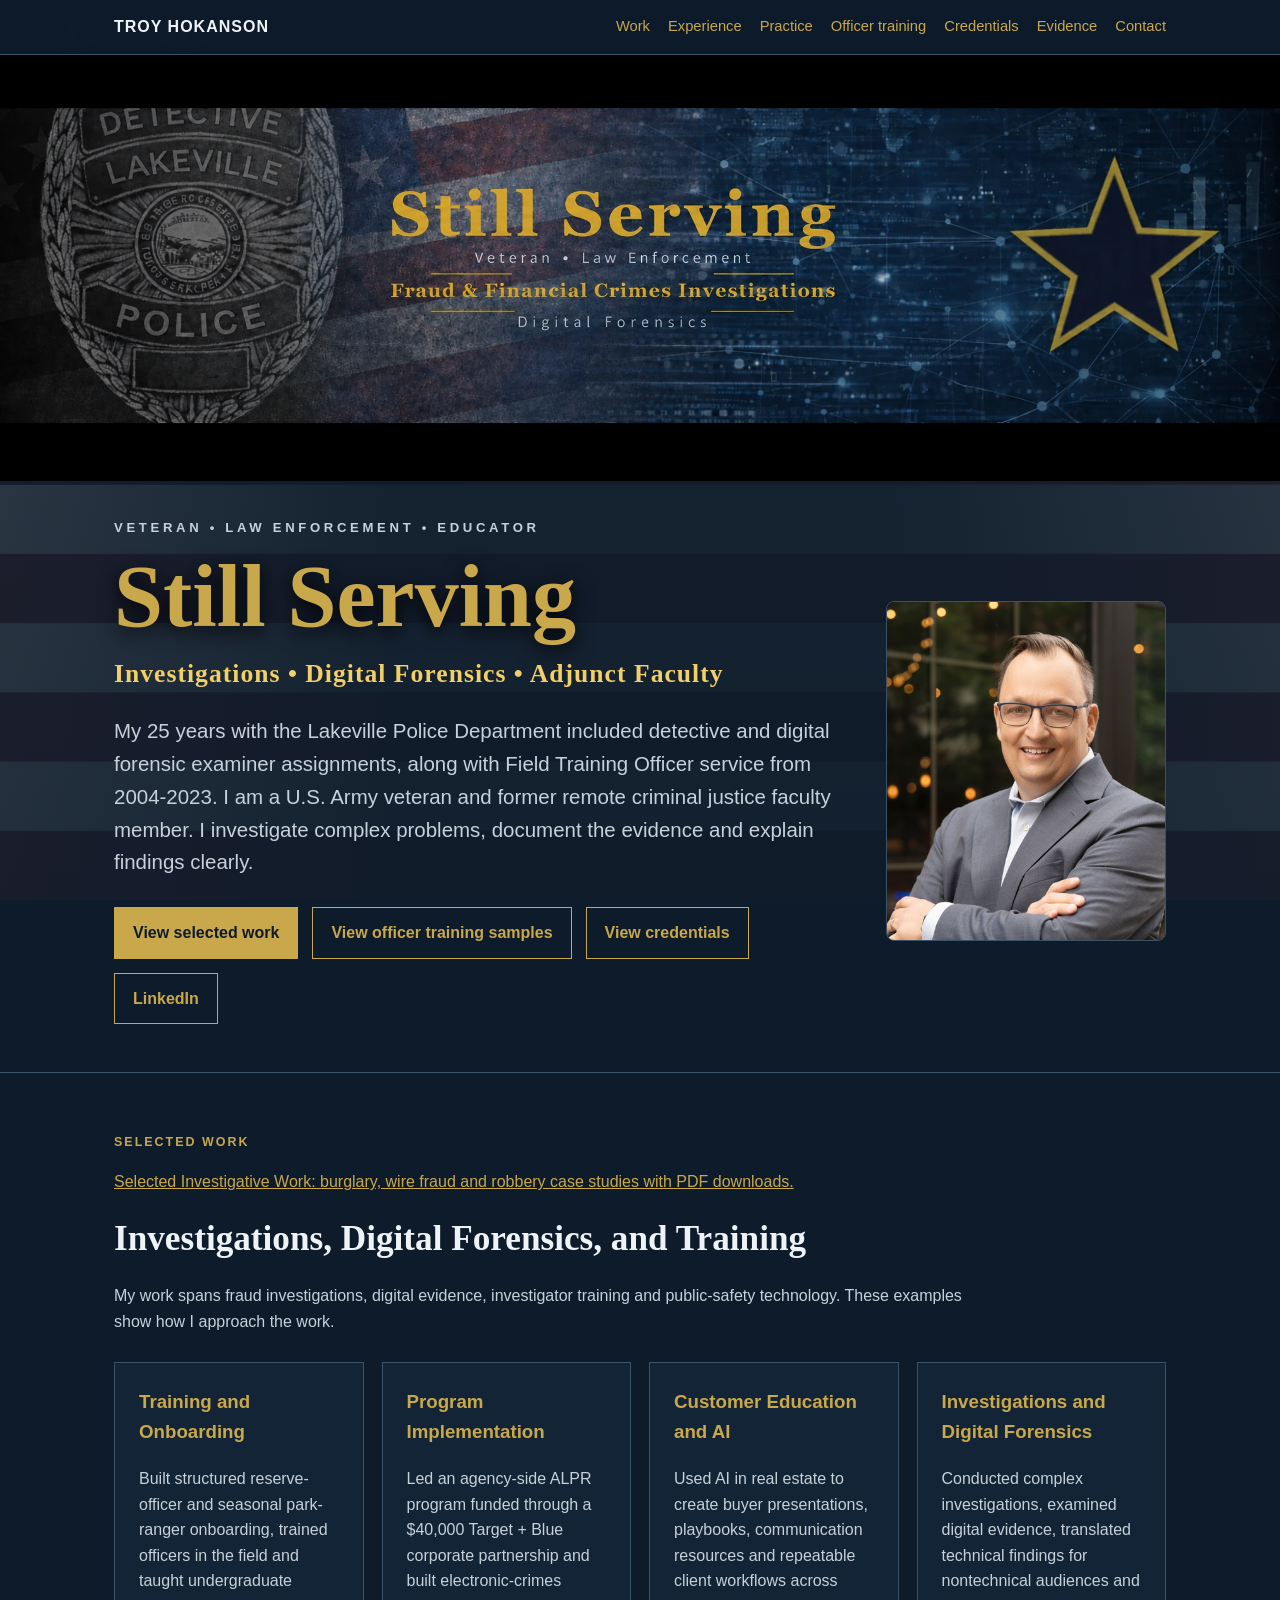
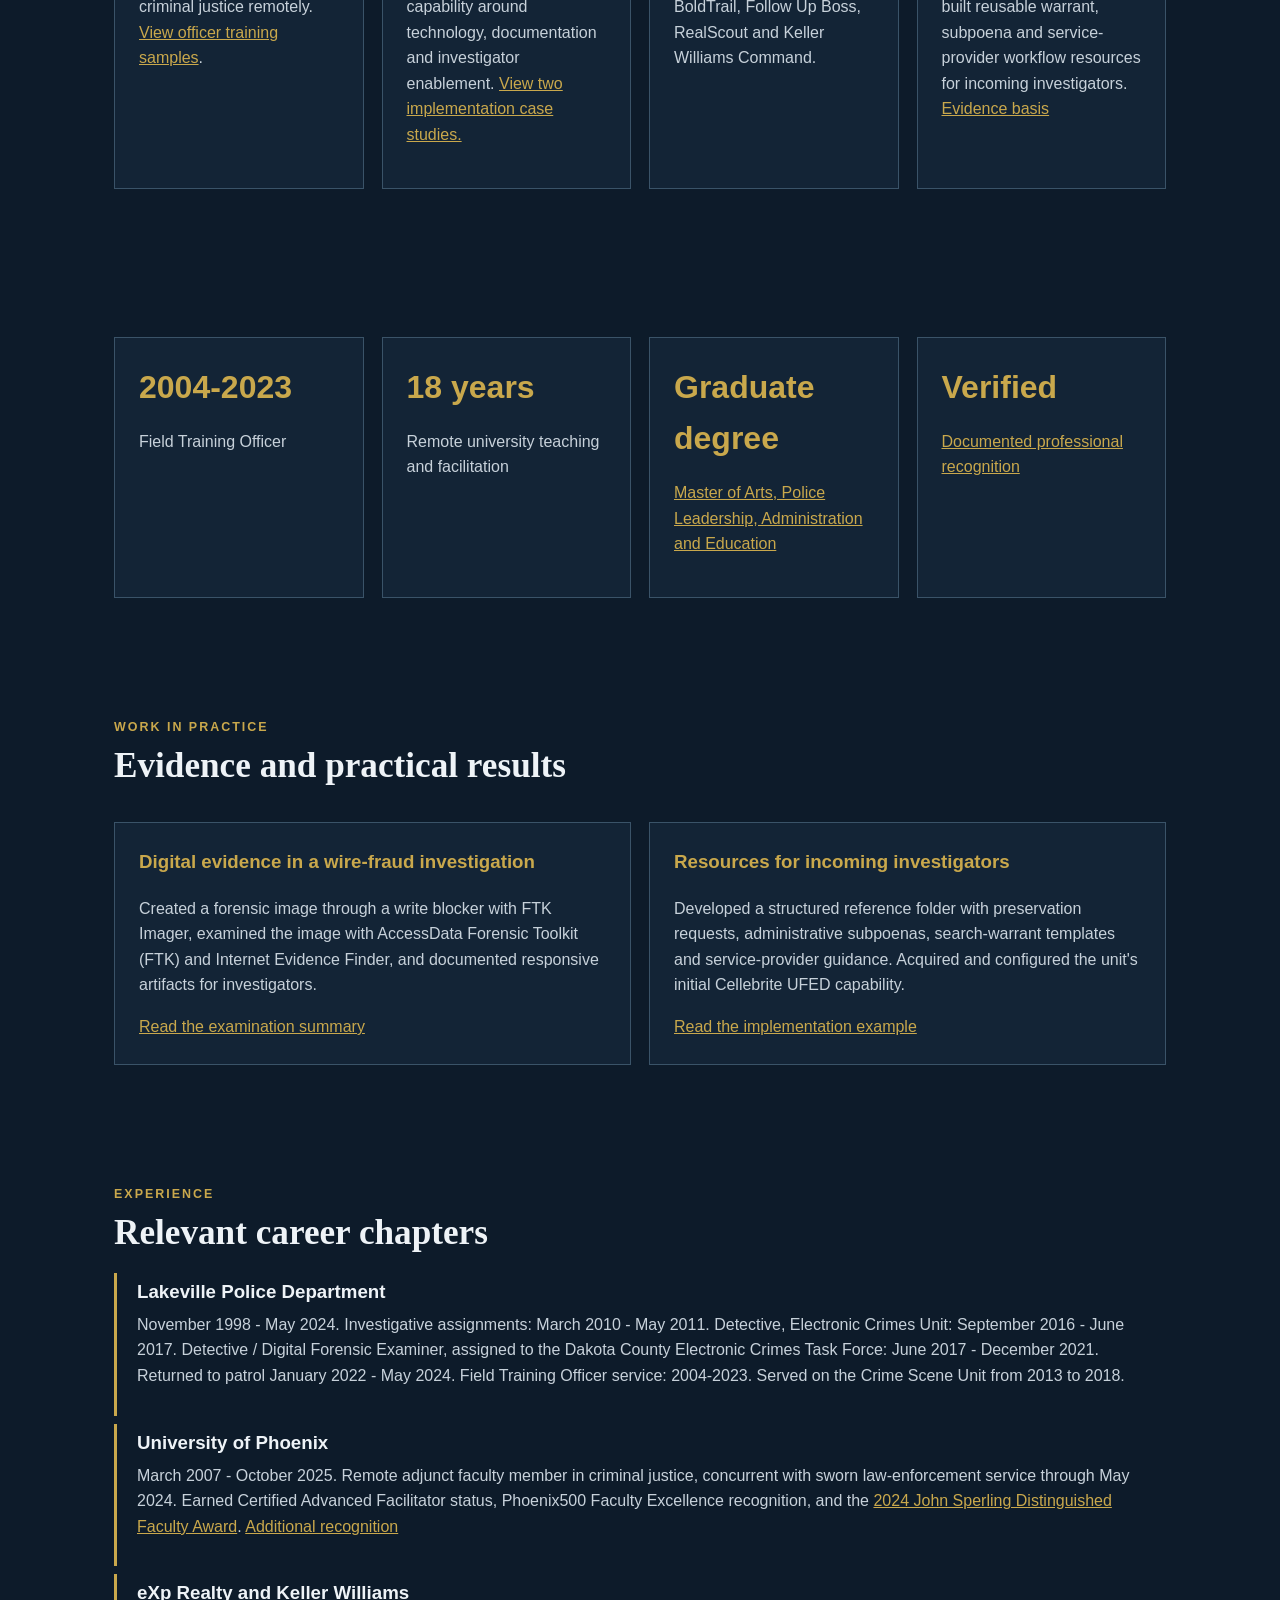
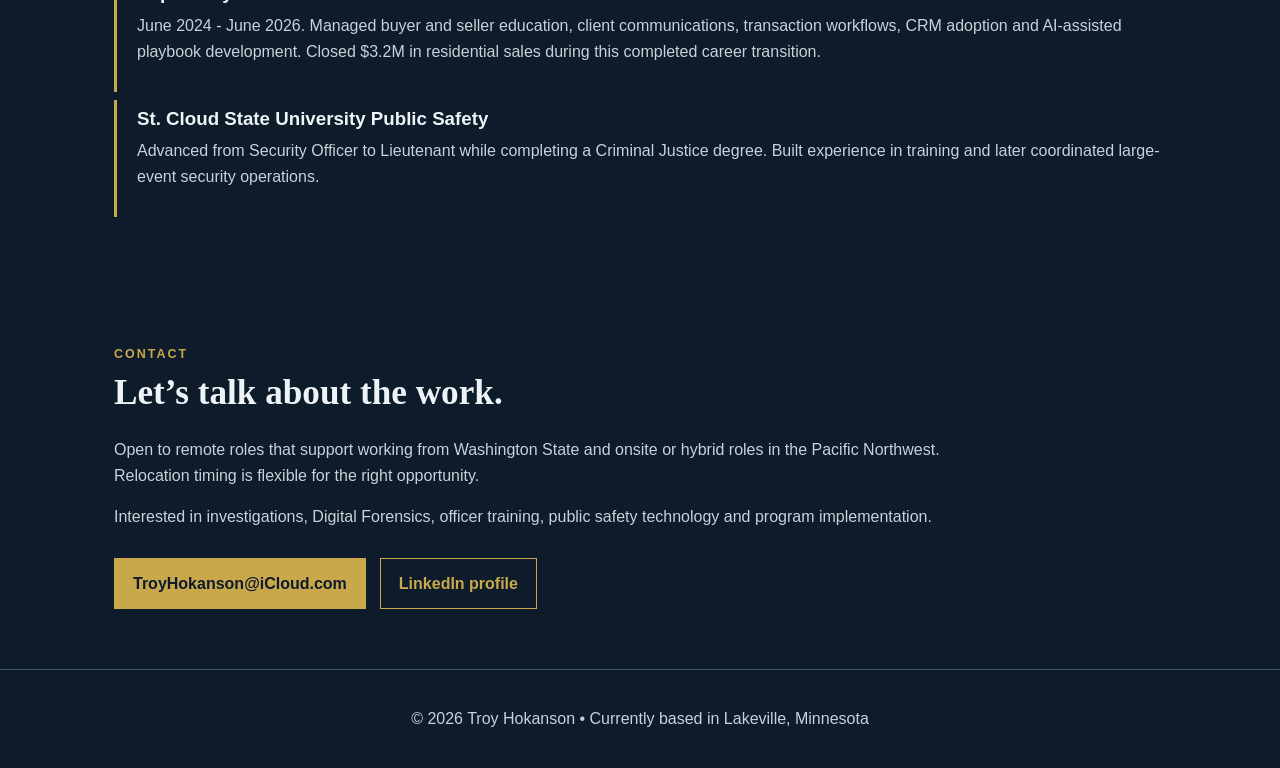
==== commit 63fd23c7: "Publish individual certificates and replace the homepage banner artwork" ====
--- a/index.html
+++ b/index.html
@@ -25,8 +25,6 @@
     .links { display:flex; flex-wrap:wrap; gap:18px; }
     .links a { text-decoration:none; font-size:.92rem; }
     .hero-wrap { border-bottom:1px solid var(--line); background:var(--navy); }
-    .banner-art { position:relative; container-type:inline-size; }
-    .banner-discipline { position:absolute; left:48%; top:62.8%; transform:translate(-50%,-50%); width:18%; padding:.32em 0; background:#132237; color:#f5e5ad; font-size:1.12vw; font-size:1.12cqw; font-weight:600; letter-spacing:.12em; line-height:1.2; text-align:center; white-space:nowrap; }
     .hero-banner { display:block; width:100%; max-width:100%; height:auto; object-fit:contain; }
     .hero { max-width:1100px; margin:auto; padding:36px 24px 48px; }
     .hero-content { max-width:100%; display:grid; grid-template-columns:minmax(0,1fr) 280px; gap:36px; align-items:center; }
@@ -77,7 +75,7 @@
   </nav>
   <main id="main">
     <div class="hero-wrap">
-      <div class="banner-art"><img class="hero-banner" src="assets/still-serving-banner-20260912.png" width="2048" height="683" fetchpriority="high" alt="Still Serving — Veteran • Law Enforcement. Fraud &amp; Financial Crimes Investigations. Badge, American flag and gold-outlined star."><span class="banner-discipline">Digital Forensics</span></div>
+      <img class="hero-banner" src="assets/still-serving-banner-digital-forensics.webp" width="2172" height="724" fetchpriority="high" alt="Still Serving. Veteran, law enforcement, fraud and financial crimes investigations, and Digital Forensics.">
       <header class="hero">
         <div class="hero-content">
           <div>
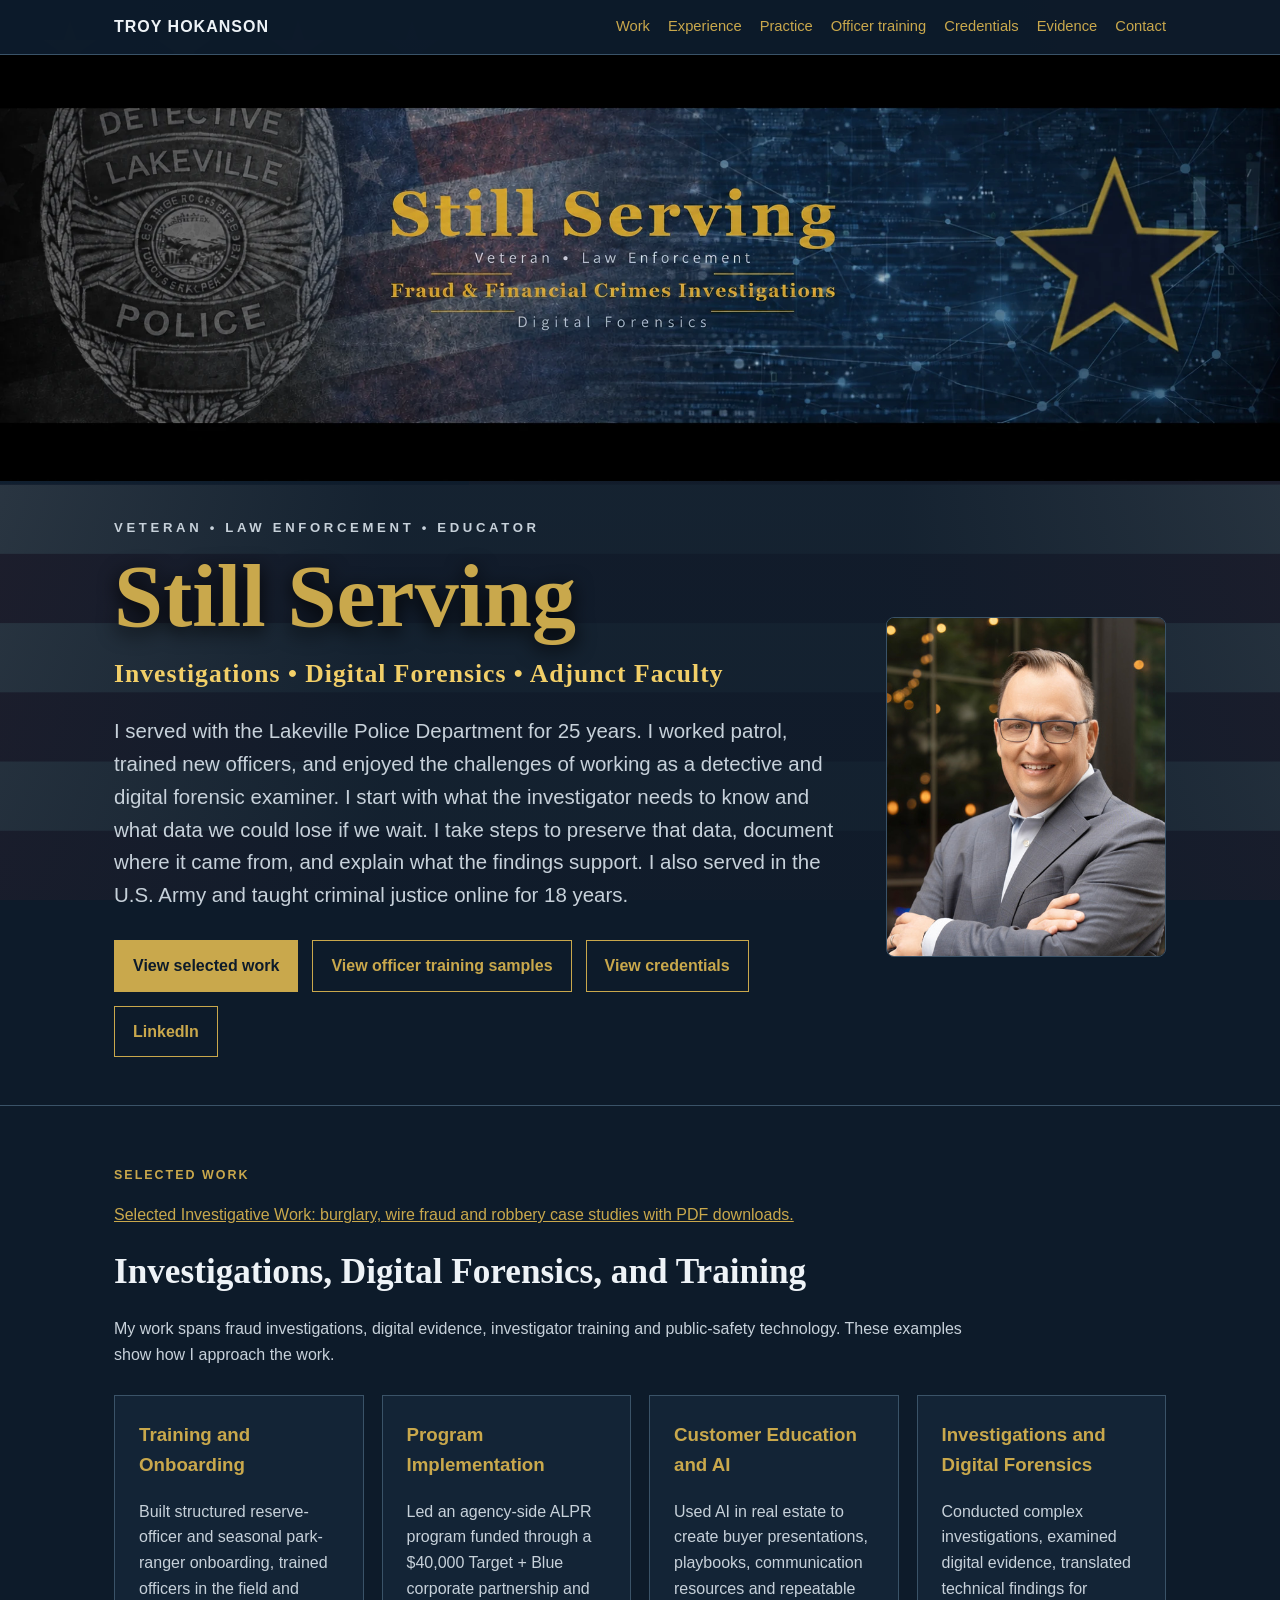
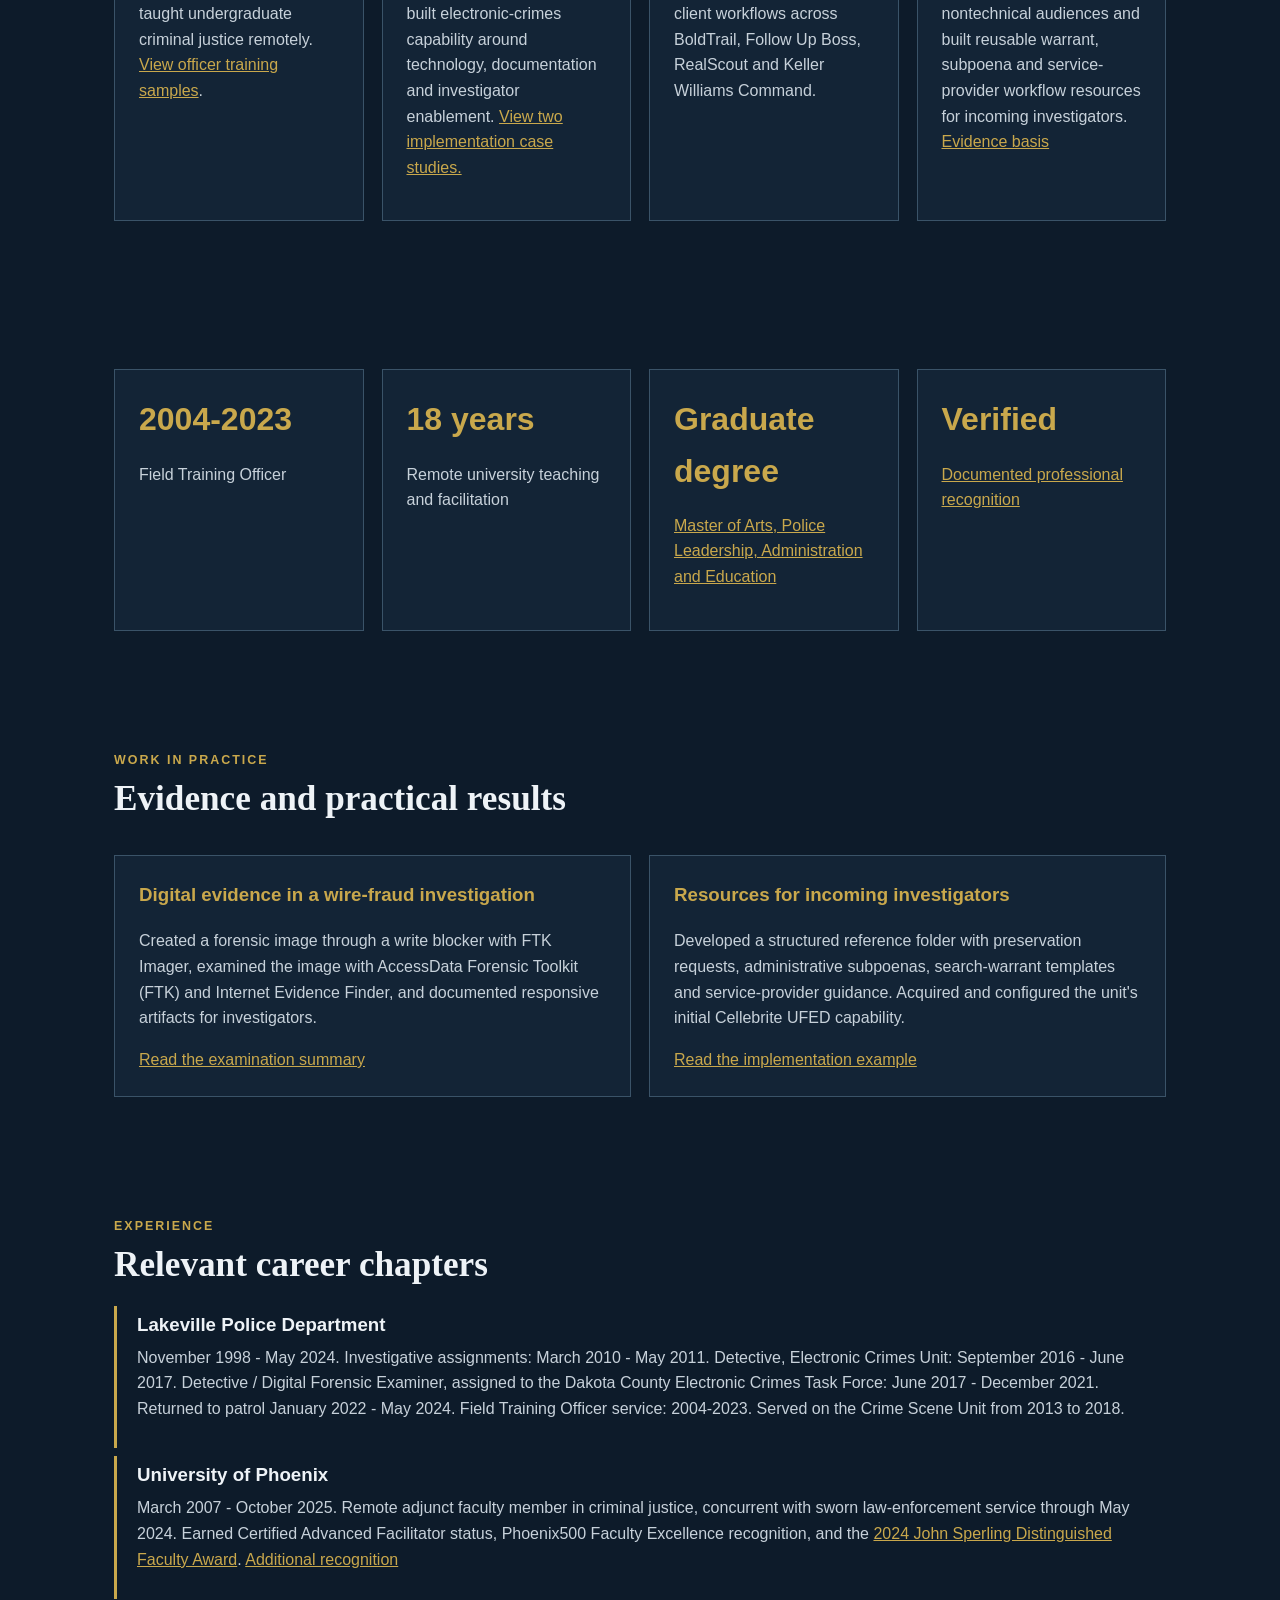
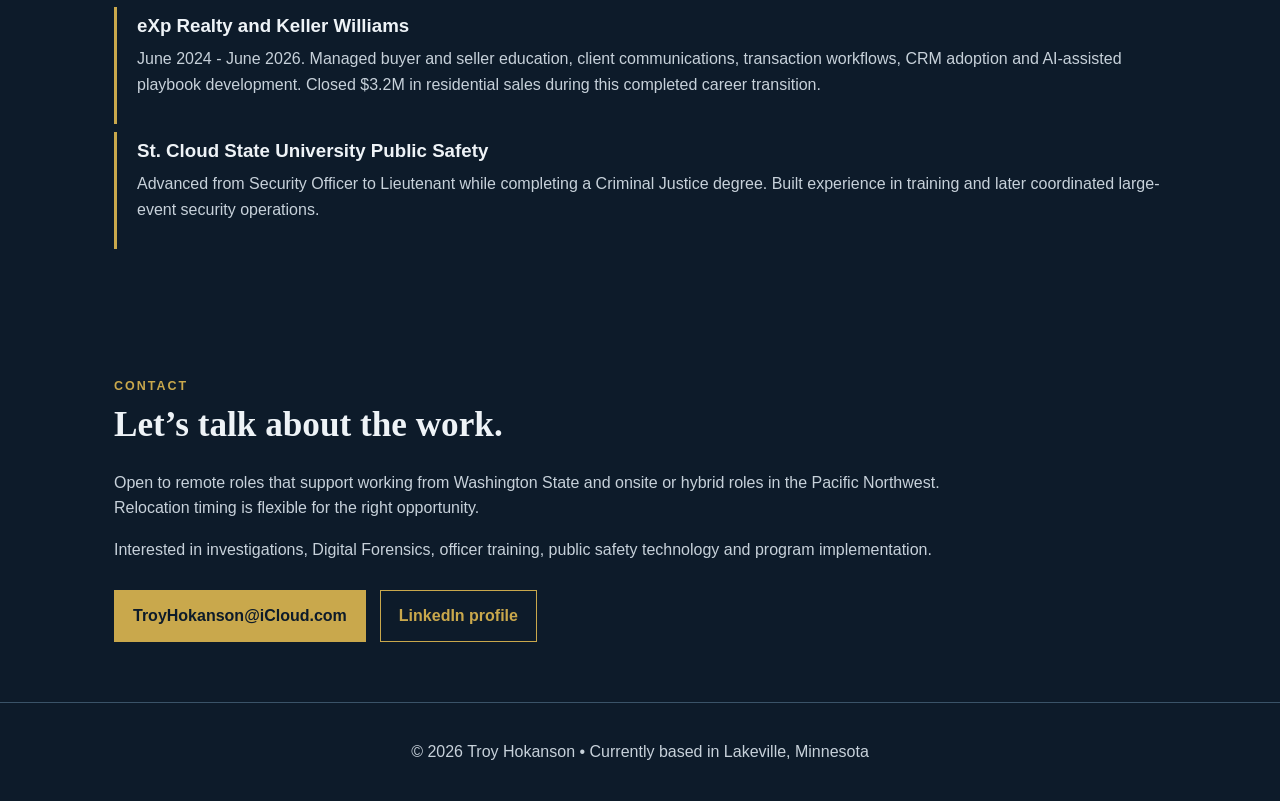
==== commit cbe4f7b0: "Update homepage bio in Troy's voice" ====
--- a/index.html
+++ b/index.html
@@ -82,7 +82,7 @@
           <div class="hero-kicker">Veteran • Law Enforcement • Educator</div>
           <h1>Still Serving</h1>
           <p class="hero-focus">Investigations • Digital Forensics • Adjunct Faculty</p>
-          <p class="sub">My 25 years with the Lakeville Police Department included detective and digital forensic examiner assignments, along with Field Training Officer service from 2004-2023. I am a U.S. Army veteran and former remote criminal justice faculty member. I investigate complex problems, document the evidence and explain findings clearly.</p>
+          <p class="sub">I served with the Lakeville Police Department for 25 years. I worked patrol, trained new officers, and enjoyed the challenges of working as a detective and digital forensic examiner. I start with what the investigator needs to know and what data we could lose if we wait. I take steps to preserve that data, document where it came from, and explain what the findings support. I also served in the U.S. Army and taught criminal justice online for 18 years.</p>
           <div class="cta">
             <a class="btn primary" href="#work">View selected work</a>
             <a class="btn" href="practice.html#officer-training">View officer training samples</a>
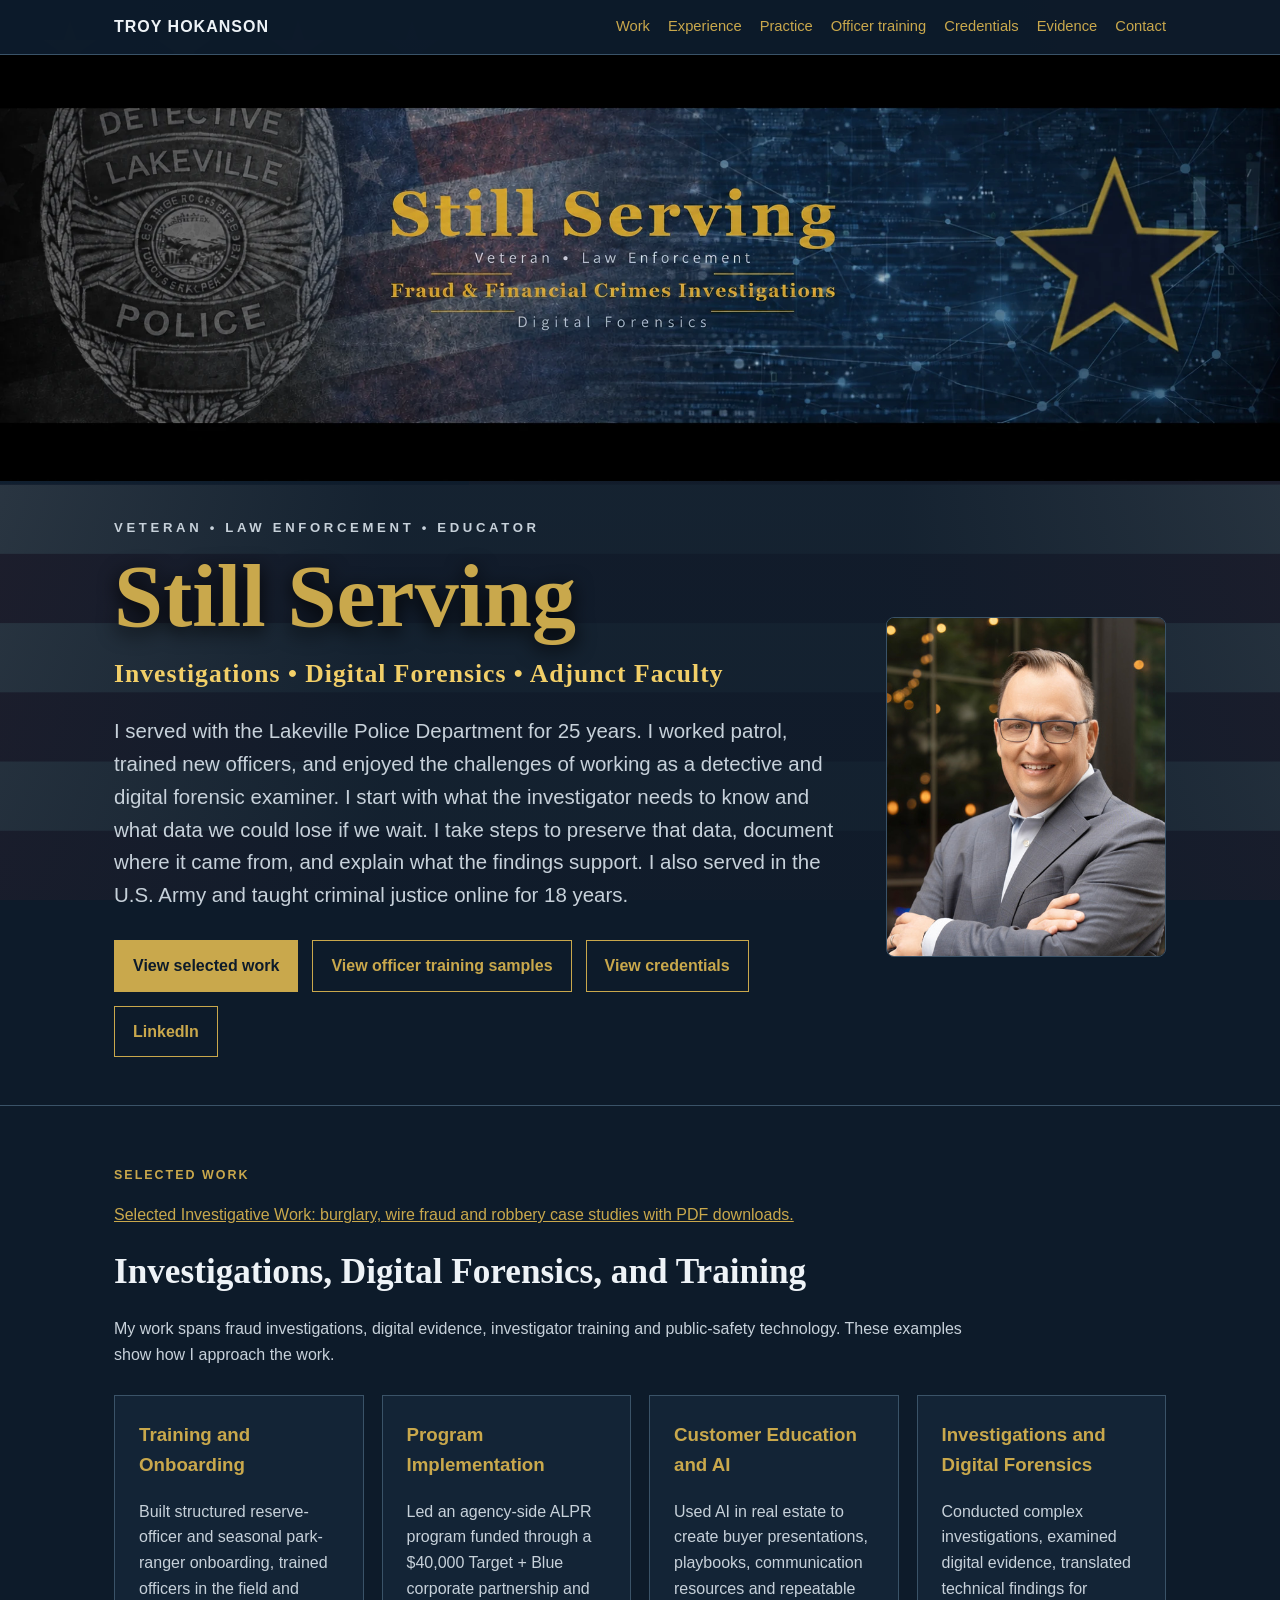
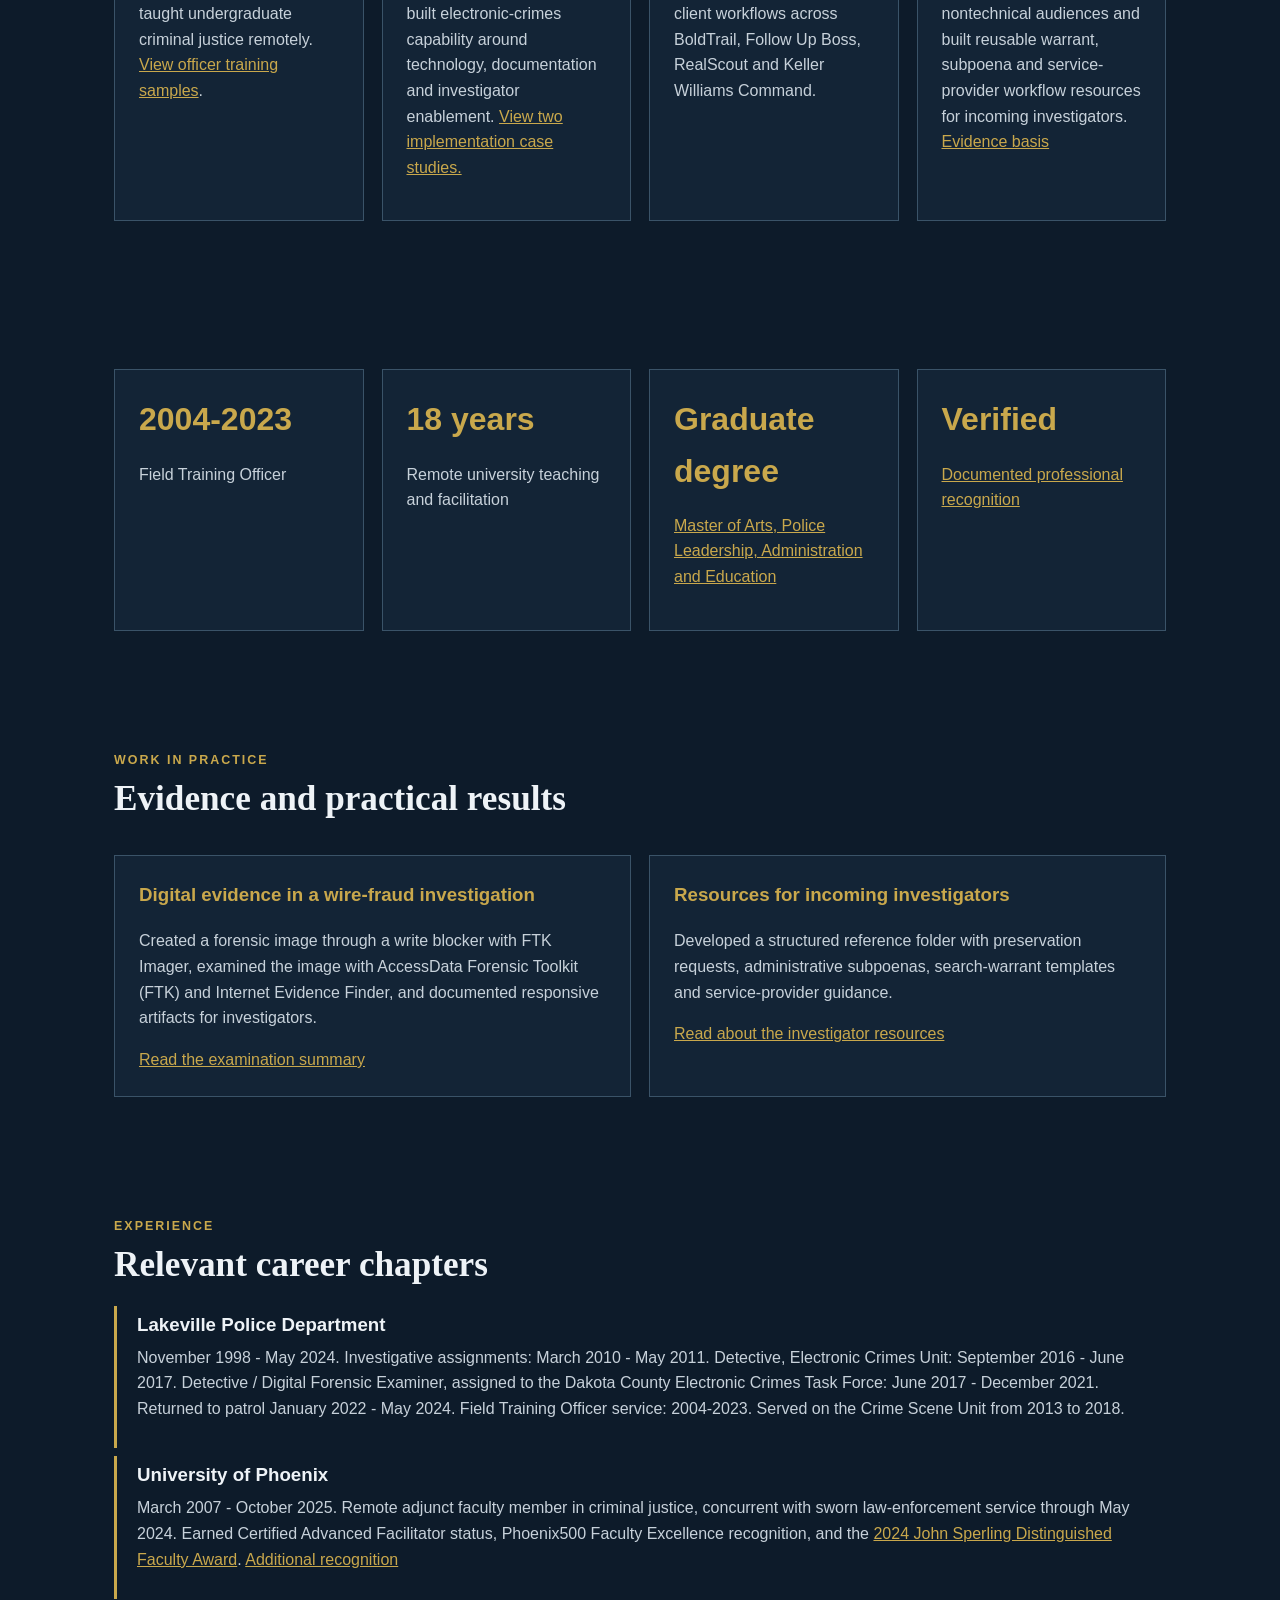
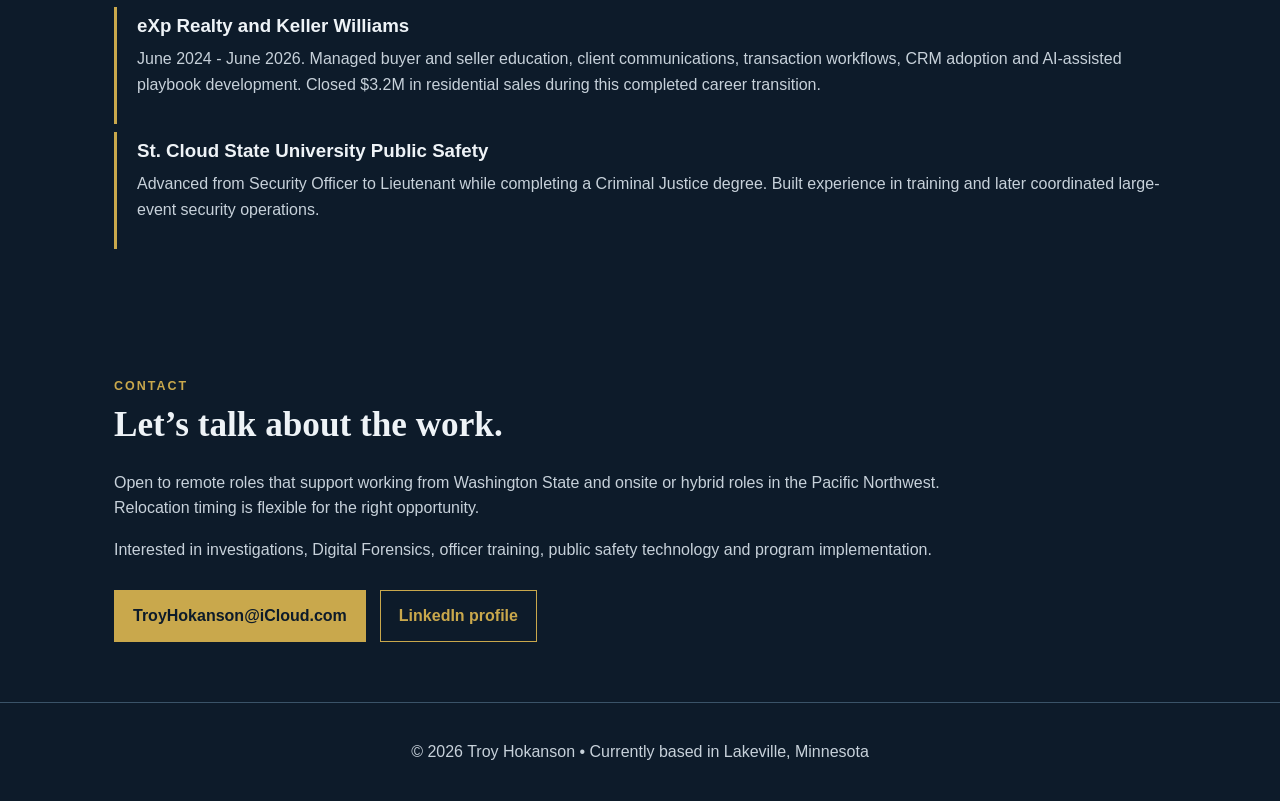
==== commit e4264112: "Correct Cellebrite training and investigator resource attribution" ====
--- a/index.html
+++ b/index.html
@@ -118,7 +118,7 @@
       <div class="eyebrow">Work in Practice</div><h2>Evidence and practical results</h2>
       <div class="grid">
         <article class="card"><h3>Digital evidence in a wire-fraud investigation</h3><p>Created a forensic image through a write blocker with FTK Imager, examined the image with AccessData Forensic Toolkit (FTK) and Internet Evidence Finder, and documented responsive artifacts for investigators.</p><a href="evidence.html#CASE-BEC-360K">Read the examination summary</a></article>
-        <article class="card"><h3>Resources for incoming investigators</h3><p>Developed a structured reference folder with preservation requests, administrative subpoenas, search-warrant templates and service-provider guidance. Acquired and configured the unit's initial Cellebrite UFED capability.</p><a href="evidence.html#IMPL-2016-ECU-CAPABILITY-BUILD">Read the implementation example</a></article>
+        <article class="card"><h3>Resources for incoming investigators</h3><p>Developed a structured reference folder with preservation requests, administrative subpoenas, search-warrant templates and service-provider guidance.</p><a href="evidence.html#IMPL-2016-ECU-CAPABILITY-BUILD">Read about the investigator resources</a></article>
       </div>
     </section>
     <section id="experience">
